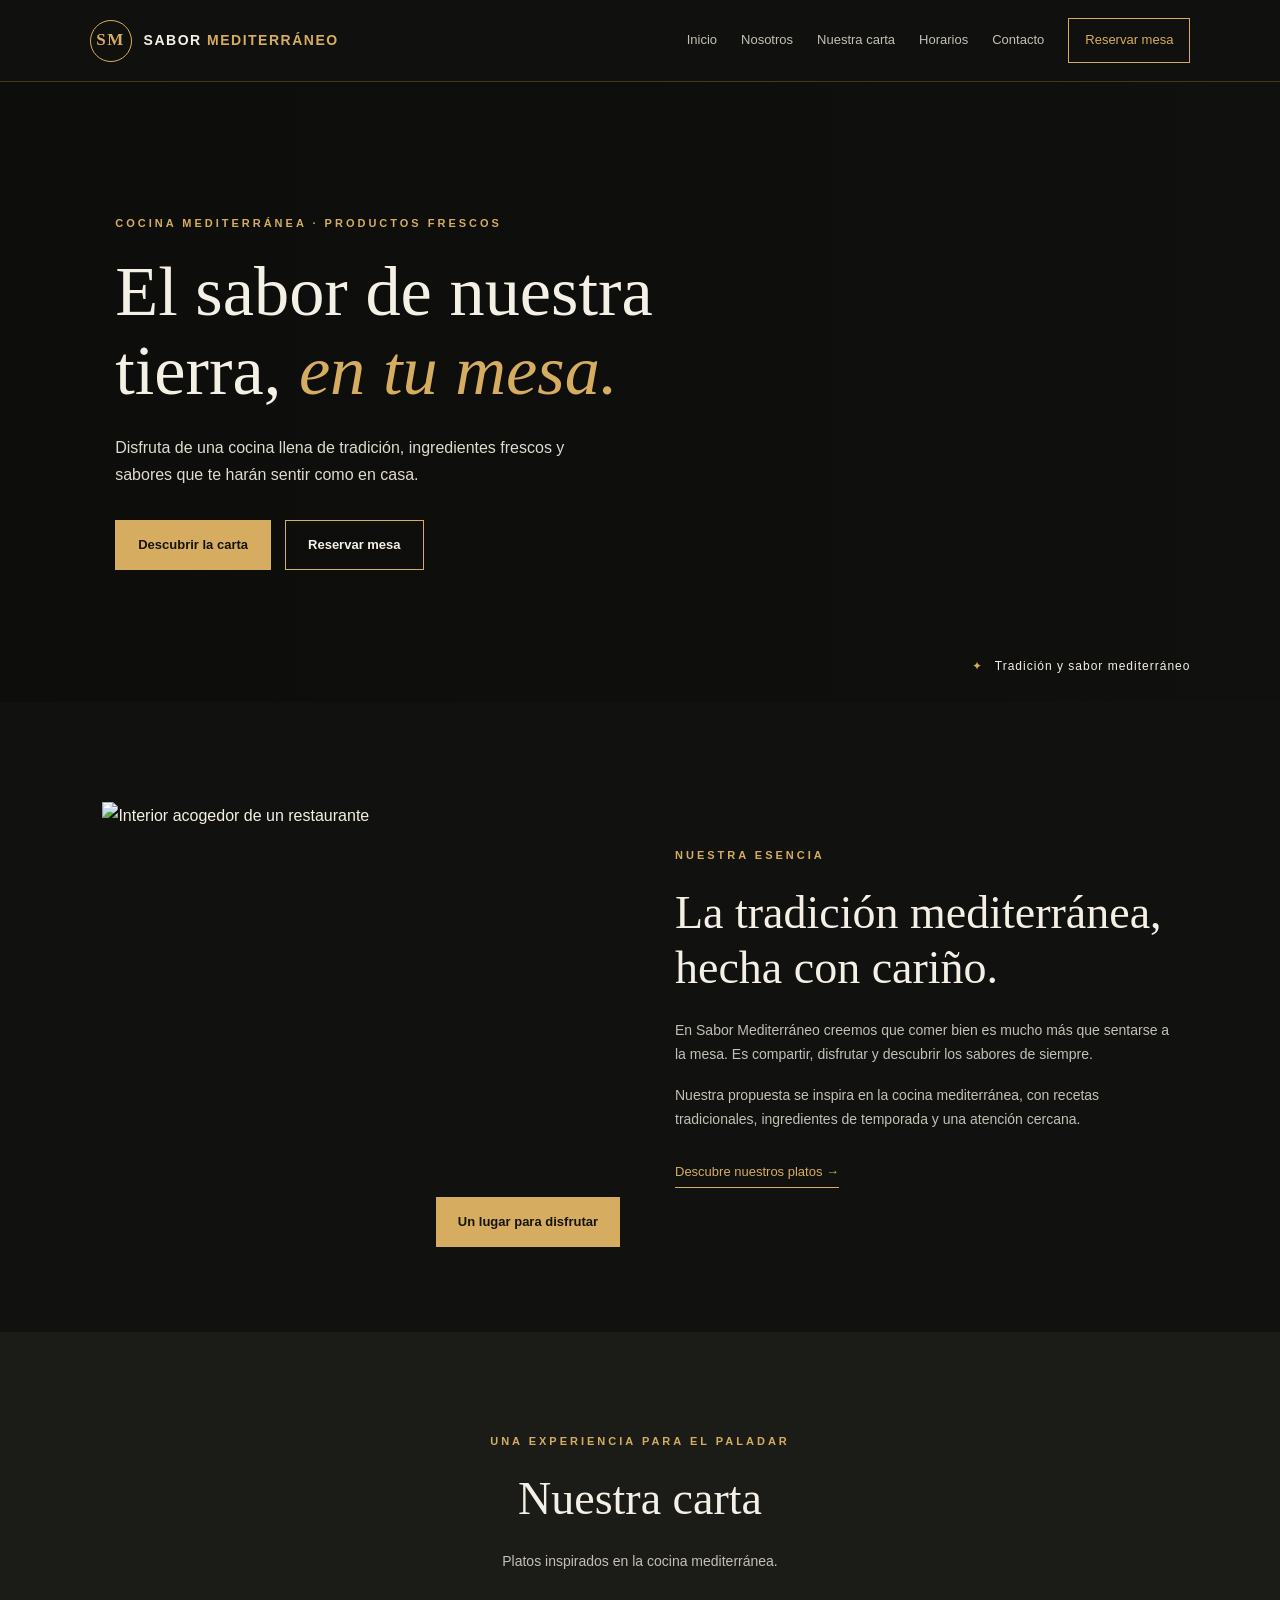
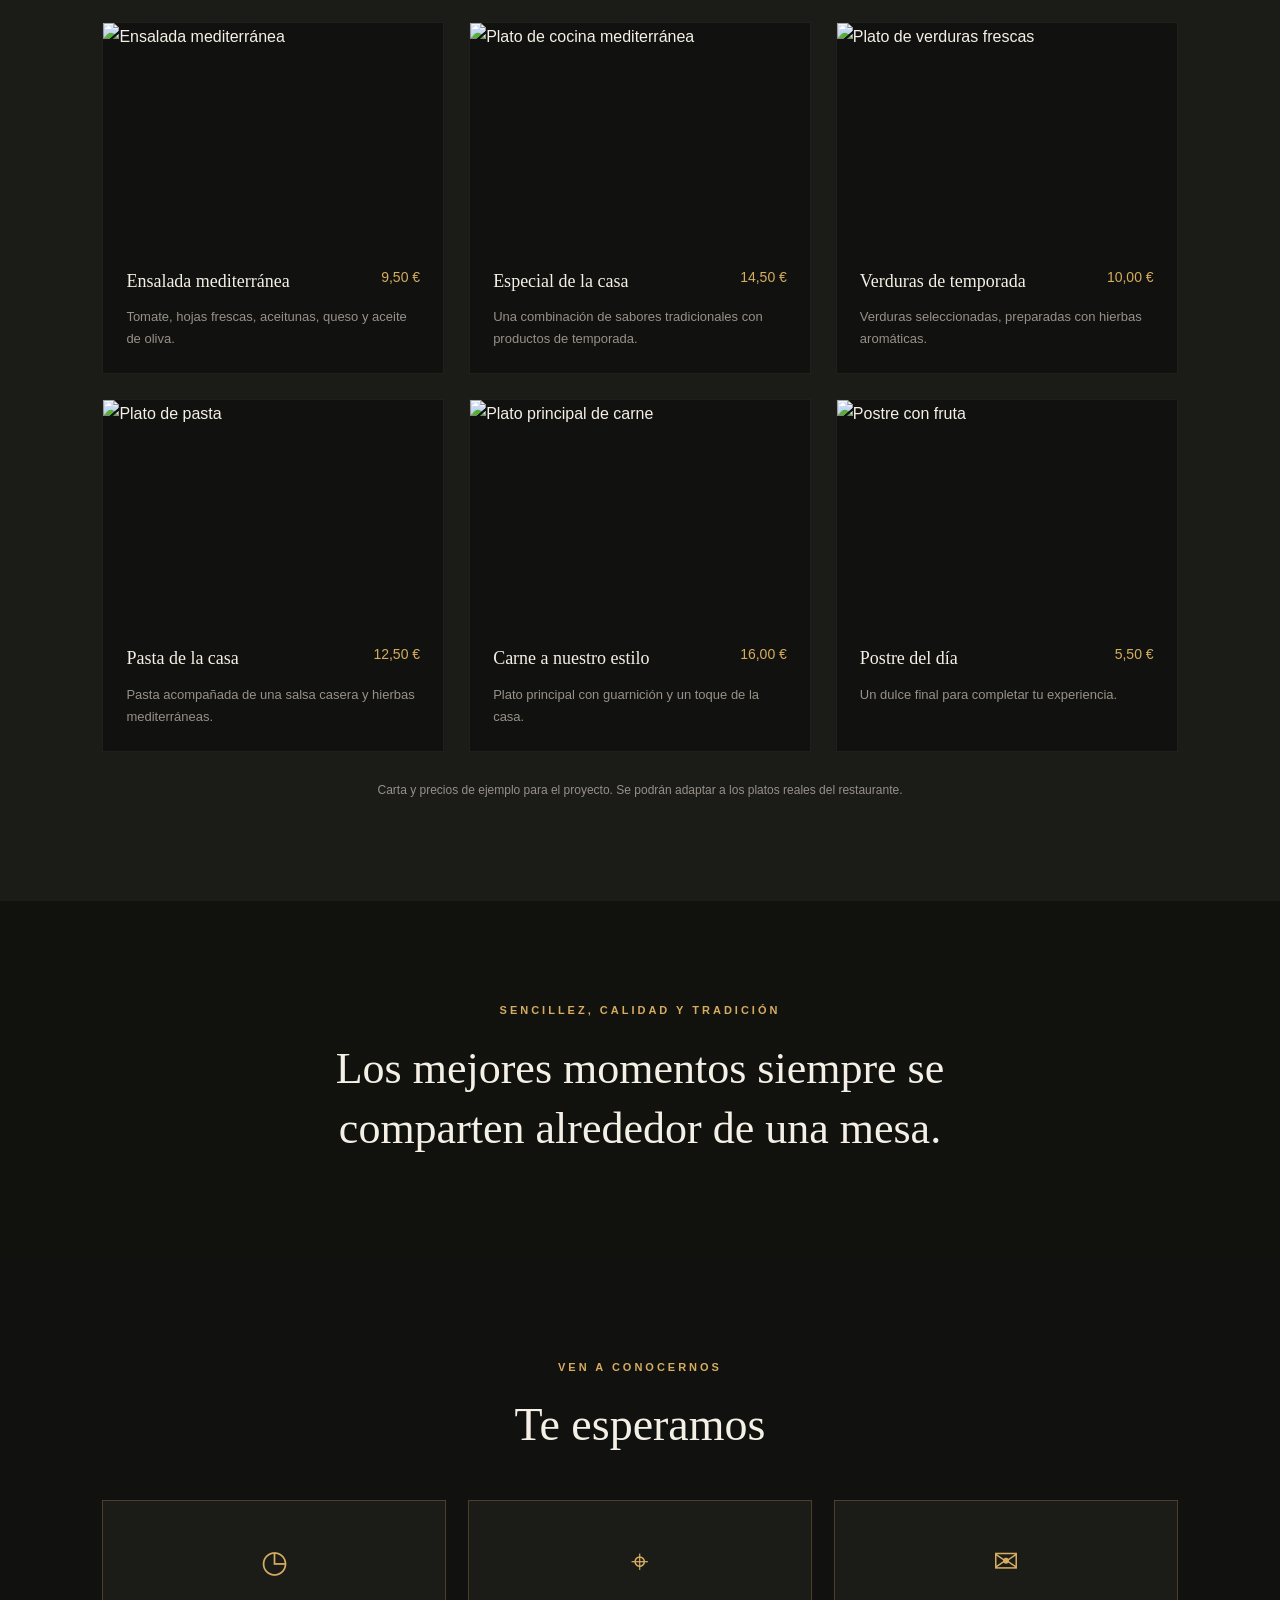
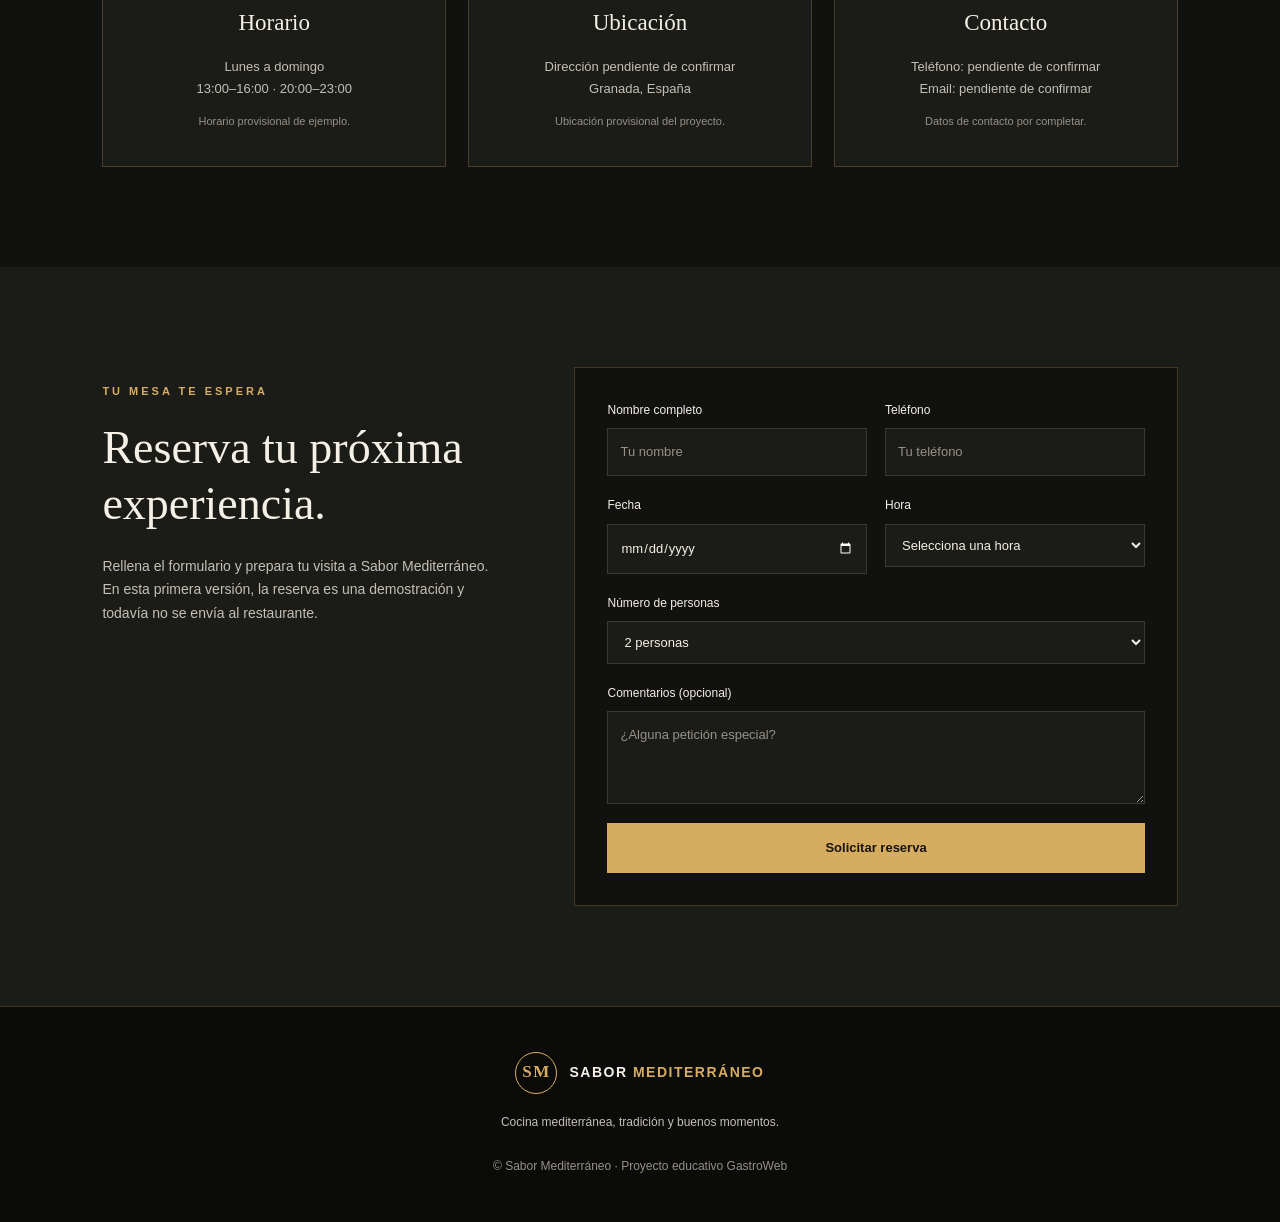
==== Index.html @ e3ae816b "Estructura Web" ====
<!DOCTYPE html>
<html lang="es">
<head>
    <meta charset="UTF-8">
    <meta name="viewport" content="width=device-width, initial-scale=1.0">
    <meta name="description" content="Descubre Sabor Mediterráneo, un restaurante de cocina mediterránea con productos frescos, platos tradicionales y un ambiente acogedor.">
    <title>Sabor Mediterráneo | Restaurante</title>
    <link rel="stylesheet" href="style.css">
    <script src="script.js" defer></script>
</head>
<body>

    <header class="header">
        <a href="#inicio" class="logo">
            <span class="logo-icon">SM</span>
            <span>SABOR <span class="gold">MEDITERRÁNEO</span></span>
        </a>

        <button class="menu-toggle" id="menu-toggle"
                aria-label="Abrir menú" aria-expanded="false">
            ☰
        </button>

        <nav class="nav" id="nav">
            <a href="#inicio">Inicio</a>
            <a href="#nosotros">Nosotros</a>
            <a href="#carta">Nuestra carta</a>
            <a href="#horarios">Horarios</a>
            <a href="#contacto">Contacto</a>
            <a href="#reservas" class="nav-button">Reservar mesa</a>
        </nav>
    </header>

    <main>
        <section class="hero" id="inicio">
            <div class="hero-content">
                <p class="eyebrow">COCINA MEDITERRÁNEA · PRODUCTOS FRESCOS</p>
                <h1>El sabor de nuestra tierra, <span>en tu mesa.</span></h1>
                <p class="hero-description">
                    Disfruta de una cocina llena de tradición, ingredientes
                    frescos y sabores que te harán sentir como en casa.
                </p>
                <div class="hero-buttons">
                    <a href="#carta" class="button button-gold">Descubrir la carta</a>
                    <a href="#reservas" class="button button-outline">Reservar mesa</a>
                </div>
            </div>
            <div class="hero-label">
                <span class="label-star">✦</span>
                Tradición y sabor mediterráneo
            </div>
        </section>

        <section class="intro section" id="nosotros">
            <div class="intro-image">
                <img
                    src="https://images.unsplash.com/photo-1517248135467-4c7edcad34c4?auto=format&fit=crop&w=1000&q=85"
                    alt="Interior acogedor de un restaurante"
                    loading="lazy">
                <div class="image-caption">Un lugar para disfrutar</div>
            </div>

            <div class="intro-content">
                <p class="eyebrow">NUESTRA ESENCIA</p>
                <h2>La tradición mediterránea, hecha con cariño.</h2>
                <p>
                    En Sabor Mediterráneo creemos que comer bien es mucho más
                    que sentarse a la mesa. Es compartir, disfrutar y descubrir
                    los sabores de siempre.
                </p>
                <p>
                    Nuestra propuesta se inspira en la cocina mediterránea,
                    con recetas tradicionales, ingredientes de temporada y
                    una atención cercana.
                </p>
                <a href="#carta" class="text-link">Descubre nuestros platos →</a>
            </div>
        </section>

        <section class="menu-section section" id="carta">
            <div class="section-heading">
                <p class="eyebrow">UNA EXPERIENCIA PARA EL PALADAR</p>
                <h2>Nuestra carta</h2>
                <p>Platos inspirados en la cocina mediterránea.</p>
            </div>

            <div class="menu-grid">
                <article class="dish-card">
                    <img
                        src="https://images.unsplash.com/photo-1512621776951-a57141f2eefd?auto=format&fit=crop&w=800&q=80"
                        alt="Ensalada mediterránea"
                        loading="lazy">
                    <div class="dish-info">
                        <div class="dish-title">
                            <h3>Ensalada mediterránea</h3>
                            <span>9,50 €</span>
                        </div>
                        <p>Tomate, hojas frescas, aceitunas, queso y aceite de oliva.</p>
                    </div>
                </article>

                <article class="dish-card">
                    <img
                        src="https://images.unsplash.com/photo-1476224203421-9ac39bcb3327?auto=format&fit=crop&w=800&q=80"
                        alt="Plato de cocina mediterránea"
                        loading="lazy">
                    <div class="dish-info">
                        <div class="dish-title">
                            <h3>Especial de la casa</h3>
                            <span>14,50 €</span>
                        </div>
                        <p>Una combinación de sabores tradicionales con productos de temporada.</p>
                    </div>
                </article>

                <article class="dish-card">
                    <img
                        src="https://images.unsplash.com/photo-1547592180-85f173990554?auto=format&fit=crop&w=800&q=80"
                        alt="Plato de verduras frescas"
                        loading="lazy">
                    <div class="dish-info">
                        <div class="dish-title">
                            <h3>Verduras de temporada</h3>
                            <span>10,00 €</span>
                        </div>
                        <p>Verduras seleccionadas, preparadas con hierbas aromáticas.</p>
                    </div>
                </article>

                <article class="dish-card">
                    <img
                        src="https://images.unsplash.com/photo-1551183053-bf91a1d81141?auto=format&fit=crop&w=800&q=80"
                        alt="Plato de pasta"
                        loading="lazy">
                    <div class="dish-info">
                        <div class="dish-title">
                            <h3>Pasta de la casa</h3>
                            <span>12,50 €</span>
                        </div>
                        <p>Pasta acompañada de una salsa casera y hierbas mediterráneas.</p>
                    </div>
                </article>

                <article class="dish-card">
                    <img
                        src="https://images.unsplash.com/photo-1544025162-d76694265947?auto=format&fit=crop&w=800&q=80"
                        alt="Plato principal de carne"
                        loading="lazy">
                    <div class="dish-info">
                        <div class="dish-title">
                            <h3>Carne a nuestro estilo</h3>
                            <span>16,00 €</span>
                        </div>
                        <p>Plato principal con guarnición y un toque de la casa.</p>
                    </div>
                </article>

                <article class="dish-card">
                    <img
                        src="https://images.unsplash.com/photo-1488477181946-6428a0291777?auto=format&fit=crop&w=800&q=80"
                        alt="Postre con fruta"
                        loading="lazy">
                    <div class="dish-info">
                        <div class="dish-title">
                            <h3>Postre del día</h3>
                            <span>5,50 €</span>
                        </div>
                        <p>Un dulce final para completar tu experiencia.</p>
                    </div>
                </article>
            </div>

            <p class="menu-note">
                Carta y precios de ejemplo para el proyecto. Se podrán adaptar
                a los platos reales del restaurante.
            </p>
        </section>

        <section class="quote-section">
            <p class="eyebrow">SENCILLEZ, CALIDAD Y TRADICIÓN</p>
            <h2>Los mejores momentos siempre se comparten alrededor de una mesa.</h2>
        </section>

        <section class="details section" id="horarios">
            <div class="section-heading">
                <p class="eyebrow">VEN A CONOCERNOS</p>
                <h2>Te esperamos</h2>
            </div>

            <div class="details-grid">
                <article class="detail-card">
                    <span class="detail-icon">◷</span>
                    <h3>Horario</h3>
                    <p>Lunes a domingo</p>
                    <p>13:00–16:00 · 20:00–23:00</p>
                    <small>Horario provisional de ejemplo.</small>
                </article>

                <article class="detail-card">
                    <span class="detail-icon">⌖</span>
                    <h3>Ubicación</h3>
                    <p>Dirección pendiente de confirmar</p>
                    <p>Granada, España</p>
                    <small>Ubicación provisional del proyecto.</small>
                </article>

                <article class="detail-card" id="contacto">
                    <span class="detail-icon">✉</span>
                    <h3>Contacto</h3>
                    <p>Teléfono: pendiente de confirmar</p>
                    <p>Email: pendiente de confirmar</p>
                    <small>Datos de contacto por completar.</small>
                </article>
            </div>
        </section>

        <section class="reservation-section section" id="reservas">
            <div class="reservation-text">
                <p class="eyebrow">TU MESA TE ESPERA</p>
                <h2>Reserva tu próxima experiencia.</h2>
                <p>
                    Rellena el formulario y prepara tu visita a Sabor
                    Mediterráneo. En esta primera versión, la reserva es
                    una demostración y todavía no se envía al restaurante.
                </p>
            </div>

            <form class="reservation-form" id="reservation-form">
                <div class="form-row">
                    <div class="form-group">
                        <label for="nombre">Nombre completo</label>
                        <input type="text" id="nombre" name="nombre"
                               placeholder="Tu nombre" required>
                    </div>
                    <div class="form-group">
                        <label for="telefono">Teléfono</label>
                        <input type="tel" id="telefono" name="telefono"
                               placeholder="Tu teléfono" required>
                    </div>
                </div>

                <div class="form-row">
                    <div class="form-group">
                        <label for="fecha">Fecha</label>
                        <input type="date" id="fecha" name="fecha" required>
                    </div>
                    <div class="form-group">
                        <label for="hora">Hora</label>
                        <select id="hora" name="hora" required>
                            <option value="">Selecciona una hora</option>
                            <option value="13:00">13:00</option>
                            <option value="13:30">13:30</option>
                            <option value="14:00">14:00</option>
                            <option value="14:30">14:30</option>
                            <option value="15:00">15:00</option>
                            <option value="20:00">20:00</option>
                            <option value="20:30">20:30</option>
                            <option value="21:00">21:00</option>
                            <option value="21:30">21:30</option>
                            <option value="22:00">22:00</option>
                        </select>
                    </div>
                </div>

                <div class="form-group">
                    <label for="personas">Número de personas</label>
                    <select id="personas" name="personas" required>
                        <option value="1">1 persona</option>
                        <option value="2" selected>2 personas</option>
                        <option value="3">3 personas</option>
                        <option value="4">4 personas</option>
                        <option value="5">5 personas</option>
                        <option value="6">6 personas</option>
                        <option value="7">7 personas</option>
                        <option value="8">8 personas</option>
                    </select>
                </div>

                <div class="form-group">
                    <label for="comentarios">Comentarios (opcional)</label>
                    <textarea id="comentarios" name="comentarios"
                              rows="3" placeholder="¿Alguna petición especial?"></textarea>
                </div>

                <button type="submit" class="button button-gold form-button">
                    Solicitar reserva
                </button>

                <p id="form-message" class="form-message" role="status"></p>
            </form>
        </section>
    </main>

    <footer class="footer">
        <a href="#inicio" class="logo footer-logo">
            <span class="logo-icon">SM</span>
            <span>SABOR <span class="gold">MEDITERRÁNEO</span></span>
        </a>
        <p>Cocina mediterránea, tradición y buenos momentos.</p>
        <p class="footer-copy">
            © <span id="year"></span> Sabor Mediterráneo · Proyecto educativo GastroWeb
        </p>
    </footer>

</body>
</html>
---- style.css ----
/* CONFIGURACIÓN GENERAL */

:root {
    --background: #11110f;
    --surface: #1b1b18;
    --surface-light: #24231f;
    --gold: #d6ad60;
    --gold-light: #f0d49a;
    --cream: #f5f0e6;
    --text: #c5c0b6;
    --muted: #979188;
    --border: rgba(214, 173, 96, 0.25);
}

* {
    margin: 0;
    padding: 0;
    box-sizing: border-box;
}

html {
    scroll-behavior: smooth;
    scroll-padding-top: 90px;
}

body {
    font-family: Arial, Helvetica, sans-serif;
    background: var(--background);
    color: var(--cream);
    line-height: 1.7;
}

a {
    color: inherit;
    text-decoration: none;
}

img {
    display: block;
    width: 100%;
    object-fit: cover;
}

button,
input,
select,
textarea {
    font: inherit;
}

button,
a {
    -webkit-tap-highlight-color: transparent;
}

section {
    scroll-margin-top: 85px;
}

/* CABECERA Y NAVEGACIÓN */

.header {
    min-height: 82px;
    padding: 16px 7%;
    display: flex;
    align-items: center;
    justify-content: space-between;
    gap: 24px;
    background: rgba(17, 17, 15, 0.97);
    border-bottom: 1px solid var(--border);
    position: sticky;
    top: 0;
    z-index: 100;
}

.logo {
    display: flex;
    align-items: center;
    gap: 12px;
    font-size: 14px;
    font-weight: 700;
    letter-spacing: 1.5px;
    white-space: nowrap;
}

.logo-icon {
    width: 42px;
    height: 42px;
    border: 1px solid var(--gold);
    border-radius: 50%;
    color: var(--gold);
    display: grid;
    place-items: center;
    font-family: Georgia, serif;
    font-size: 17px;
}

.gold {
    color: var(--gold);
}

.nav {
    display: flex;
    align-items: center;
    gap: 24px;
}

.nav a {
    font-size: 13px;
    color: var(--text);
    transition: color 0.2s;
}

.nav a:hover,
.nav a:focus-visible {
    color: var(--gold);
}

.nav .nav-button {
    border: 1px solid var(--gold);
    padding: 10px 16px;
    color: var(--gold);
}

.nav .nav-button:hover {
    background: var(--gold);
    color: var(--background);
}

.menu-toggle {
    display: none;
    background: transparent;
    color: var(--gold);
    border: 1px solid var(--border);
    border-radius: 4px;
    padding: 7px 12px;
    cursor: pointer;
    font-size: 22px;
}

/* PORTADA PRINCIPAL */

.hero {
    min-height: 620px;
    padding: 100px 9%;
    display: flex;
    align-items: center;
    position: relative;
    background:
        linear-gradient(90deg, rgba(13, 13, 11, 0.96) 0%,
        rgba(13, 13, 11, 0.78) 48%,
        rgba(13, 13, 11, 0.30) 100%),
        url("https://images.unsplash.com/photo-1414235077428-338989a2e8c0?auto=format&fit=crop&w=2000&q=90")
        center 55% / cover no-repeat;
}

.hero-content {
    max-width: 690px;
}

.eyebrow {
    color: var(--gold);
    font-size: 11px;
    font-weight: 700;
    letter-spacing: 3px;
    margin-bottom: 20px;
}

.hero h1 {
    font-family: Georgia, "Times New Roman", serif;
    font-size: clamp(42px, 5.5vw, 72px);
    font-weight: 400;
    line-height: 1.12;
    margin-bottom: 24px;
    max-width: 680px;
}

.hero h1 span {
    color: var(--gold);
    font-style: italic;
}

.hero-description {
    color: #e0dbd1;
    font-size: 16px;
    max-width: 510px;
    margin-bottom: 32px;
}

.hero-buttons {
    display: flex;
    gap: 14px;
    flex-wrap: wrap;
}

.button {
    display: inline-flex;
    justify-content: center;
    align-items: center;
    border: 1px solid var(--gold);
    padding: 13px 22px;
    cursor: pointer;
    font-size: 13px;
    font-weight: 700;
    transition: 0.2s ease;
}

.button-gold {
    background: var(--gold);
    color: #17140e;
}

.button-gold:hover {
    background: var(--gold-light);
    border-color: var(--gold-light);
}

.button-outline {
    background: transparent;
    color: var(--cream);
}

.button-outline:hover {
    background: rgba(255, 255, 255, 0.08);
}

.hero-label {
    position: absolute;
    bottom: 26px;
    right: 7%;
    color: var(--cream);
    font-size: 12px;
    letter-spacing: 1px;
}

.label-star {
    color: var(--gold);
    margin-right: 8px;
}

/* SECCIONES */

.section {
    padding: 100px 8%;
}

.intro {
    display: grid;
    grid-template-columns: 1fr 1fr;
    align-items: center;
    gap: 70px;
}

.intro-image {
    position: relative;
}

.intro-image img {
    height: 430px;
}

.image-caption {
    position: absolute;
    bottom: -15px;
    right: -15px;
    background: var(--gold);
    color: #17140e;
    padding: 14px 22px;
    font-size: 13px;
    font-weight: 700;
}

.intro-content h2,
.section-heading h2,
.reservation-text h2 {
    font-family: Georgia, "Times New Roman", serif;
    font-weight: 400;
    font-size: clamp(32px, 4vw, 46px);
    line-height: 1.2;
    margin-bottom: 24px;
}

.intro-content p:not(.eyebrow) {
    color: var(--text);
    font-size: 14px;
    margin-bottom: 17px;
}

.text-link {
    display: inline-block;
    color: var(--gold);
    margin-top: 12px;
    font-size: 13px;
    border-bottom: 1px solid var(--gold);
    padding-bottom: 4px;
}

/* CARTA Y PLATOS */

.menu-section {
    background: var(--surface);
}

.section-heading {
    text-align: center;
    margin-bottom: 48px;
}

.section-heading > p:last-child {
    color: var(--text);
    font-size: 14px;
}

.menu-grid {
    display: grid;
    grid-template-columns: repeat(3, minmax(0, 1fr));
    gap: 25px;
}

.dish-card {
    background: var(--background);
    border: 1px solid rgba(255, 255, 255, 0.06);
    transition: transform 0.25s, border-color 0.25s;
    overflow: hidden;
}

.dish-card:hover {
    transform: translateY(-5px);
    border-color: var(--border);
}

.dish-card img {
    height: 220px;
    transition: transform 0.3s;
}

.dish-card:hover img {
    transform: scale(1.035);
}

.dish-info {
    padding: 23px;
}

.dish-title {
    display: flex;
    align-items: flex-start;
    justify-content: space-between;
    gap: 12px;
    margin-bottom: 10px;
}

.dish-title h3 {
    font-family: Georgia, "Times New Roman", serif;
    font-size: 18px;
    font-weight: 400;
}

.dish-title span {
    color: var(--gold);
    font-size: 14px;
    white-space: nowrap;
}

.dish-info p {
    color: var(--muted);
    font-size: 13px;
}

.menu-note {
    color: var(--muted);
    text-align: center;
    margin-top: 28px;
    font-size: 12px;
}

/* FRASE DESTACADA */

.quote-section {
    padding: 100px 10%;
    text-align: center;
    background:
        linear-gradient(rgba(17, 17, 15, 0.91), rgba(17, 17, 15, 0.91)),
        url("https://images.unsplash.com/photo-1498837167922-ddd27525d352?auto=format&fit=crop&w=1600&q=80")
        center / cover no-repeat;
}

.quote-section h2 {
    font-family: Georgia, "Times New Roman", serif;
    font-weight: 400;
    font-size: clamp(29px, 4vw, 44px);
    max-width: 800px;
    line-height: 1.35;
    margin: 0 auto;
}

/* HORARIOS, UBICACIÓN Y CONTACTO */

.details-grid {
    display: grid;
    grid-template-columns: repeat(3, minmax(0, 1fr));
    gap: 22px;
}

.detail-card {
    text-align: center;
    background: var(--surface);
    border: 1px solid var(--border);
    padding: 35px 20px;
}

.detail-icon {
    color: var(--gold);
    font-size: 31px;
    display: block;
    margin-bottom: 14px;
}

.detail-card h3 {
    font-family: Georgia, "Times New Roman", serif;
    font-size: 23px;
    font-weight: 400;
    margin-bottom: 14px;
}

.detail-card p {
    color: var(--text);
    font-size: 13px;
    overflow-wrap: anywhere;
}

.detail-card small {
    display: block;
    margin-top: 12px;
    color: var(--muted);
    font-size: 11px;
}

/* FORMULARIO DE RESERVAS */

.reservation-section {
    display: grid;
    grid-template-columns: 0.8fr 1.2fr;
    gap: 70px;
    background: var(--surface);
    align-items: start;
}

.reservation-text {
    padding-top: 15px;
}

.reservation-text p:not(.eyebrow) {
    color: var(--text);
    font-size: 14px;
}

.reservation-form {
    padding: 32px;
    background: var(--background);
    border: 1px solid var(--border);
}

.form-row {
    display: grid;
    grid-template-columns: 1fr 1fr;
    gap: 18px;
}

.form-group {
    display: flex;
    flex-direction: column;
    gap: 8px;
    margin-bottom: 19px;
}

.form-group label {
    color: var(--cream);
    font-size: 12px;
}

.form-group input,
.form-group select,
.form-group textarea {
    width: 100%;
    background: var(--surface);
    color: var(--cream);
    border: 1px solid #3b3932;
    border-radius: 0;
    padding: 12px;
    outline: none;
    font-size: 13px;
}

.form-group input:focus,
.form-group select:focus,
.form-group textarea:focus {
    border-color: var(--gold);
}

.form-group input::placeholder,
.form-group textarea::placeholder {
    color: var(--muted);
}

.form-group input[type="date"] {
    color-scheme: dark;
}

.form-group textarea {
    resize: vertical;
}

.form-button {
    width: 100%;
}

.form-message {
    font-size: 13px;
    margin-top: 16px;
    color: var(--gold-light);
}

.form-message:empty {
    display: none;
}

/* PIE DE PÁGINA */

.footer {
    padding: 45px 7%;
    text-align: center;
    border-top: 1px solid var(--border);
    background: #0b0b0a;
}

.footer-logo {
    justify-content: center;
    margin-bottom: 18px;
}

.footer > p {
    color: var(--text);
    font-size: 12px;
    margin-top: 8px;
}

.footer .footer-copy {
    color: var(--muted);
    margin-top: 24px;
}

/* TABLETS */

@media (max-width: 1050px) {
    .header {
        padding-left: 4%;
        padding-right: 4%;
    }

    .nav {
        gap: 13px;
    }

    .nav a {
        font-size: 12px;
    }

    .section {
        padding: 75px 5%;
    }

    .intro {
        gap: 40px;
    }

    .reservation-section {
        gap: 35px;
    }
}

/* MÓVILES */

@media (max-width: 780px) {
    .header {
        min-height: 72px;
        padding: 12px 5%;
        flex-wrap: wrap;
    }

    .logo {
        font-size: 11px;
        gap: 8px;
    }

    .logo-icon {
        width: 36px;
        height: 36px;
        font-size: 14px;
    }

    .menu-toggle {
        display: block;
    }

    .nav {
        display: none;
        flex-direction: column;
        align-items: stretch;
        width: 100%;
        gap: 0;
        padding-top: 10px;
    }

    .nav.open {
        display: flex;
    }

    .nav a {
        display: block;
        padding: 12px 5px;
        font-size: 14px;
        border-bottom: 1px solid rgba(255, 255, 255, 0.06);
    }

    .nav .nav-button {
        text-align: center;
        margin-top: 10px;
    }

    .hero {
        min-height: 580px;
        padding: 80px 7%;
        background-position: 58% center;
    }

    .hero h1 {
        font-size: 44px;
    }

    .hero-description {
        font-size: 14px;
    }

    .hero-label {
        right: 7%;
        bottom: 18px;
        font-size: 10px;
    }

    .section {
        padding: 65px 6%;
    }

    .intro {
        grid-template-columns: 1fr;
        gap: 45px;
    }

    .intro-image img {
        height: 320px;
    }

    .image-caption {
        right: -5px;
    }

    .menu-grid {
        grid-template-columns: repeat(2, minmax(0, 1fr));
        gap: 15px;
    }

    .dish-card img {
        height: 175px;
    }

    .dish-info {
        padding: 15px;
    }

    .dish-title {
        flex-direction: column;
        gap: 4px;
    }

    .dish-title h3 {
        font-size: 16px;
    }

    .details-grid {
        grid-template-columns: 1fr;
    }

    .reservation-section {
        grid-template-columns: 1fr;
        gap: 35px;
    }

    .quote-section {
        padding: 75px 7%;
    }
}

@media (max-width: 480px) {
    .hero {
        min-height: 560px;
        padding: 65px 6%;
    }

    .hero h1 {
        font-size: 38px;
    }

    .eyebrow {
        font-size: 10px;
        letter-spacing: 2px;
    }

    .hero-buttons {
        flex-direction: column;
        align-items: stretch;
    }

    .button {
        width: 100%;
    }

    .menu-grid {
        grid-template-columns: 1fr;
    }

    .dish-card img {
        height: 230px;
    }

    .dish-title {
        flex-direction: row;
    }

    .form-row {
        grid-template-columns: 1fr;
        gap: 0;
    }

    .reservation-form {
        padding: 22px 17px;
    }

    .intro-image img {
        height: 260px;
    }

    .footer {
        padding: 35px 5%;
    }
}

/* ACCESIBILIDAD: RESPETO AL MOVIMIENTO REDUCIDO */

@media (prefers-reduced-motion: reduce) {
    html {
        scroll-behavior: auto;
    }

    *,
    *::before,
    *::after {
        animation-duration: 0.01ms !important;
        transition-duration: 0.01ms !important;
    }
}
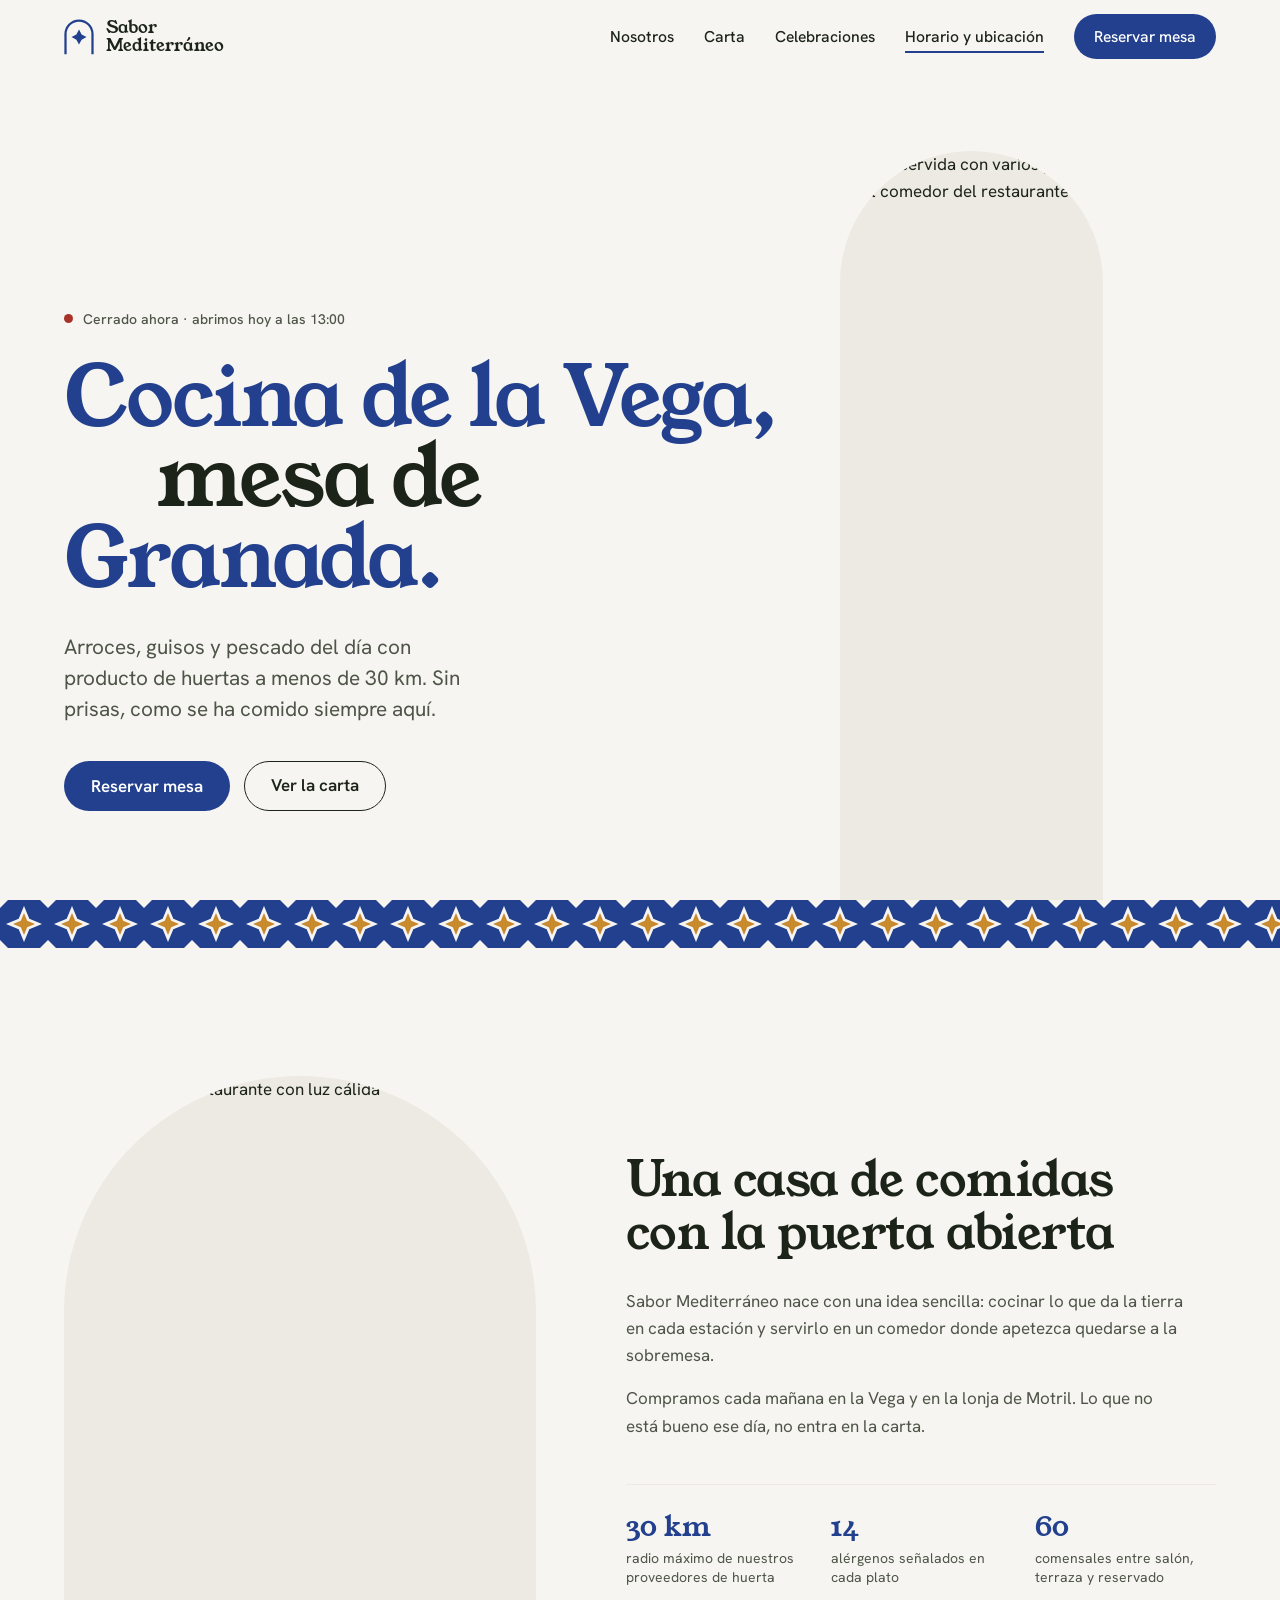
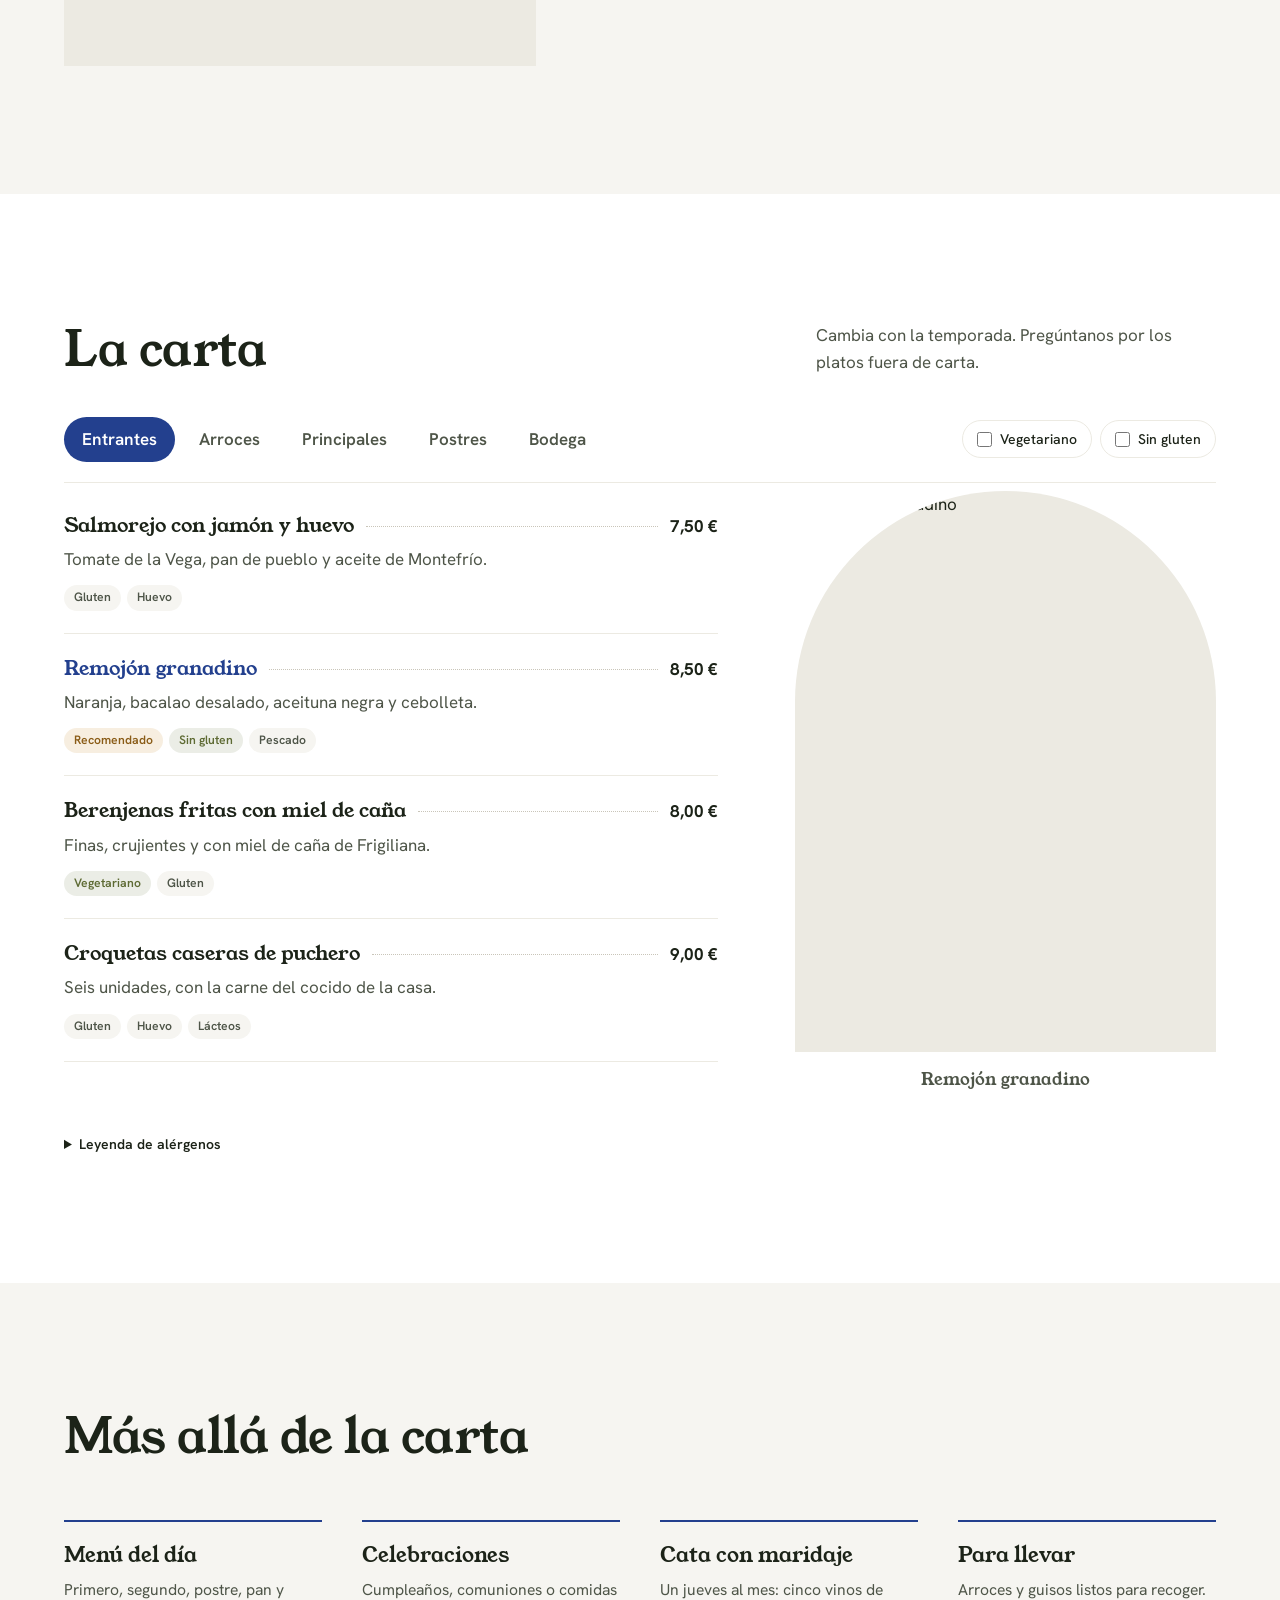
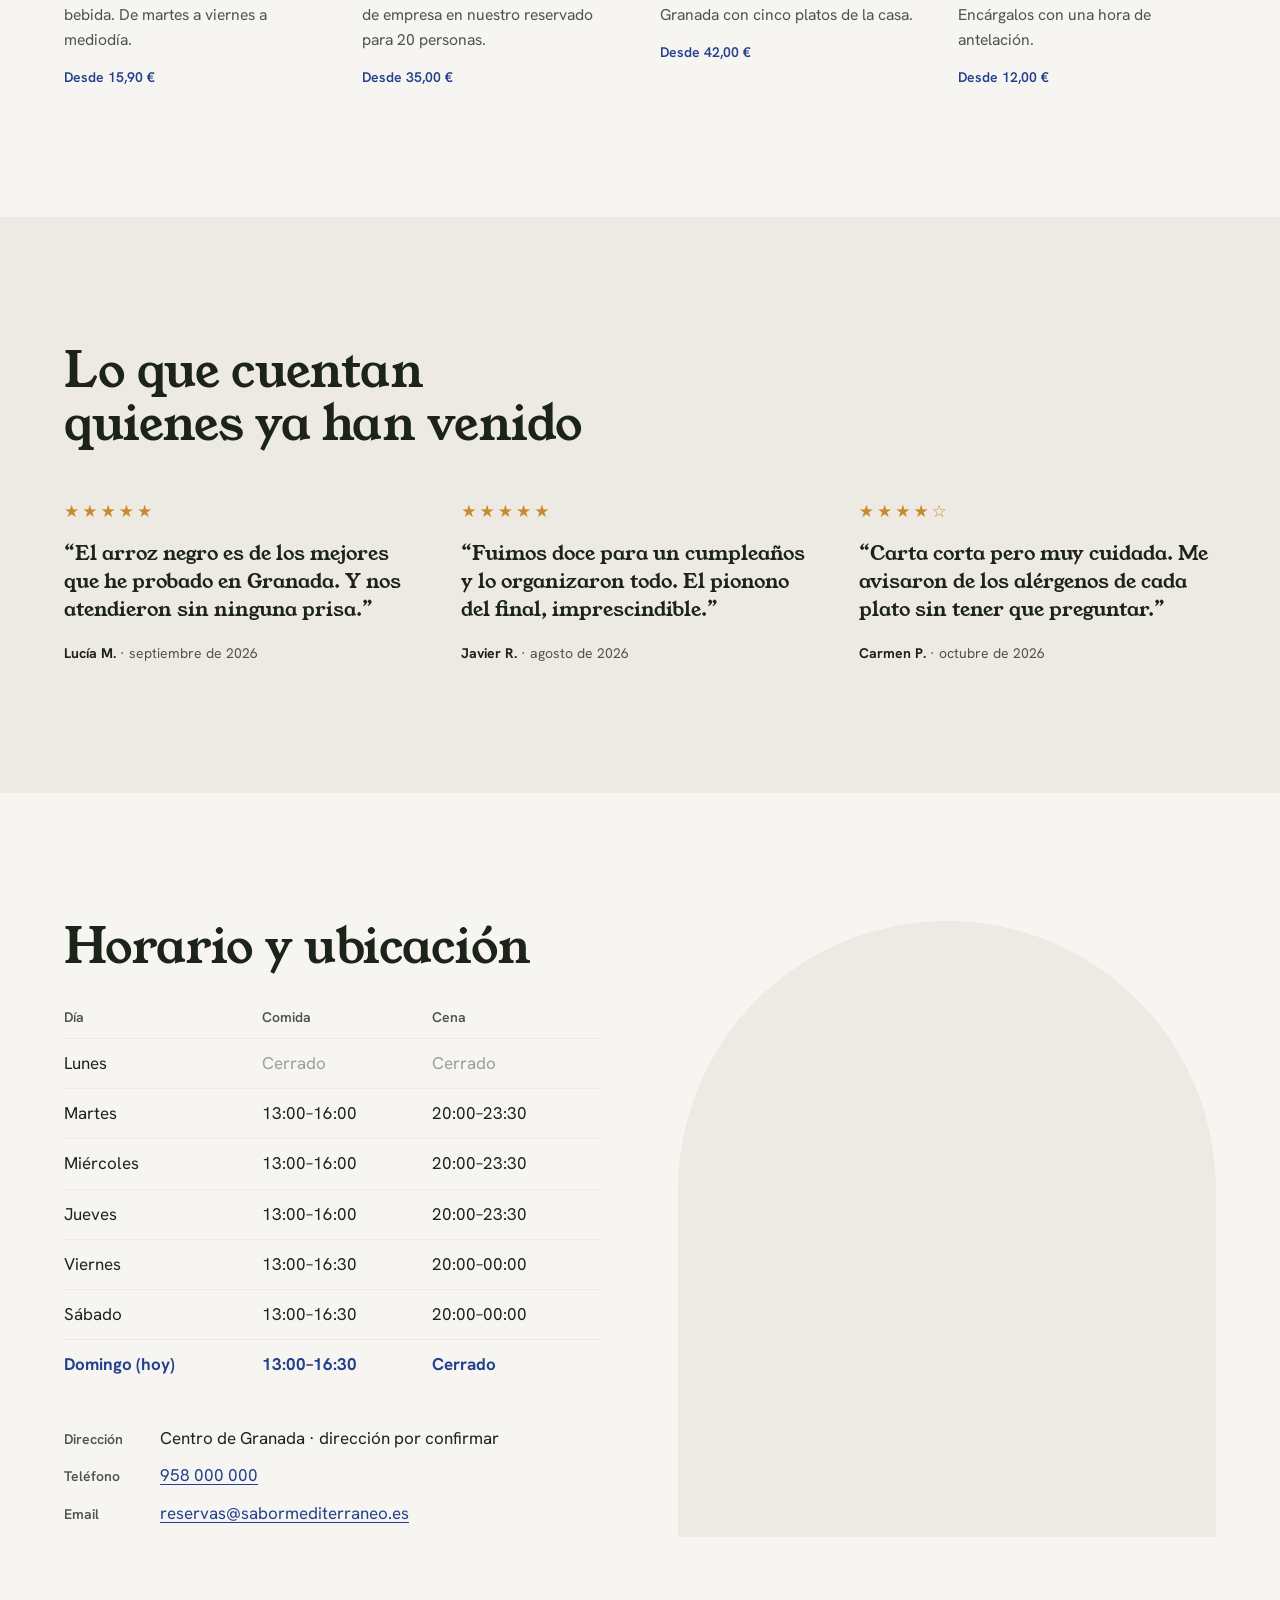
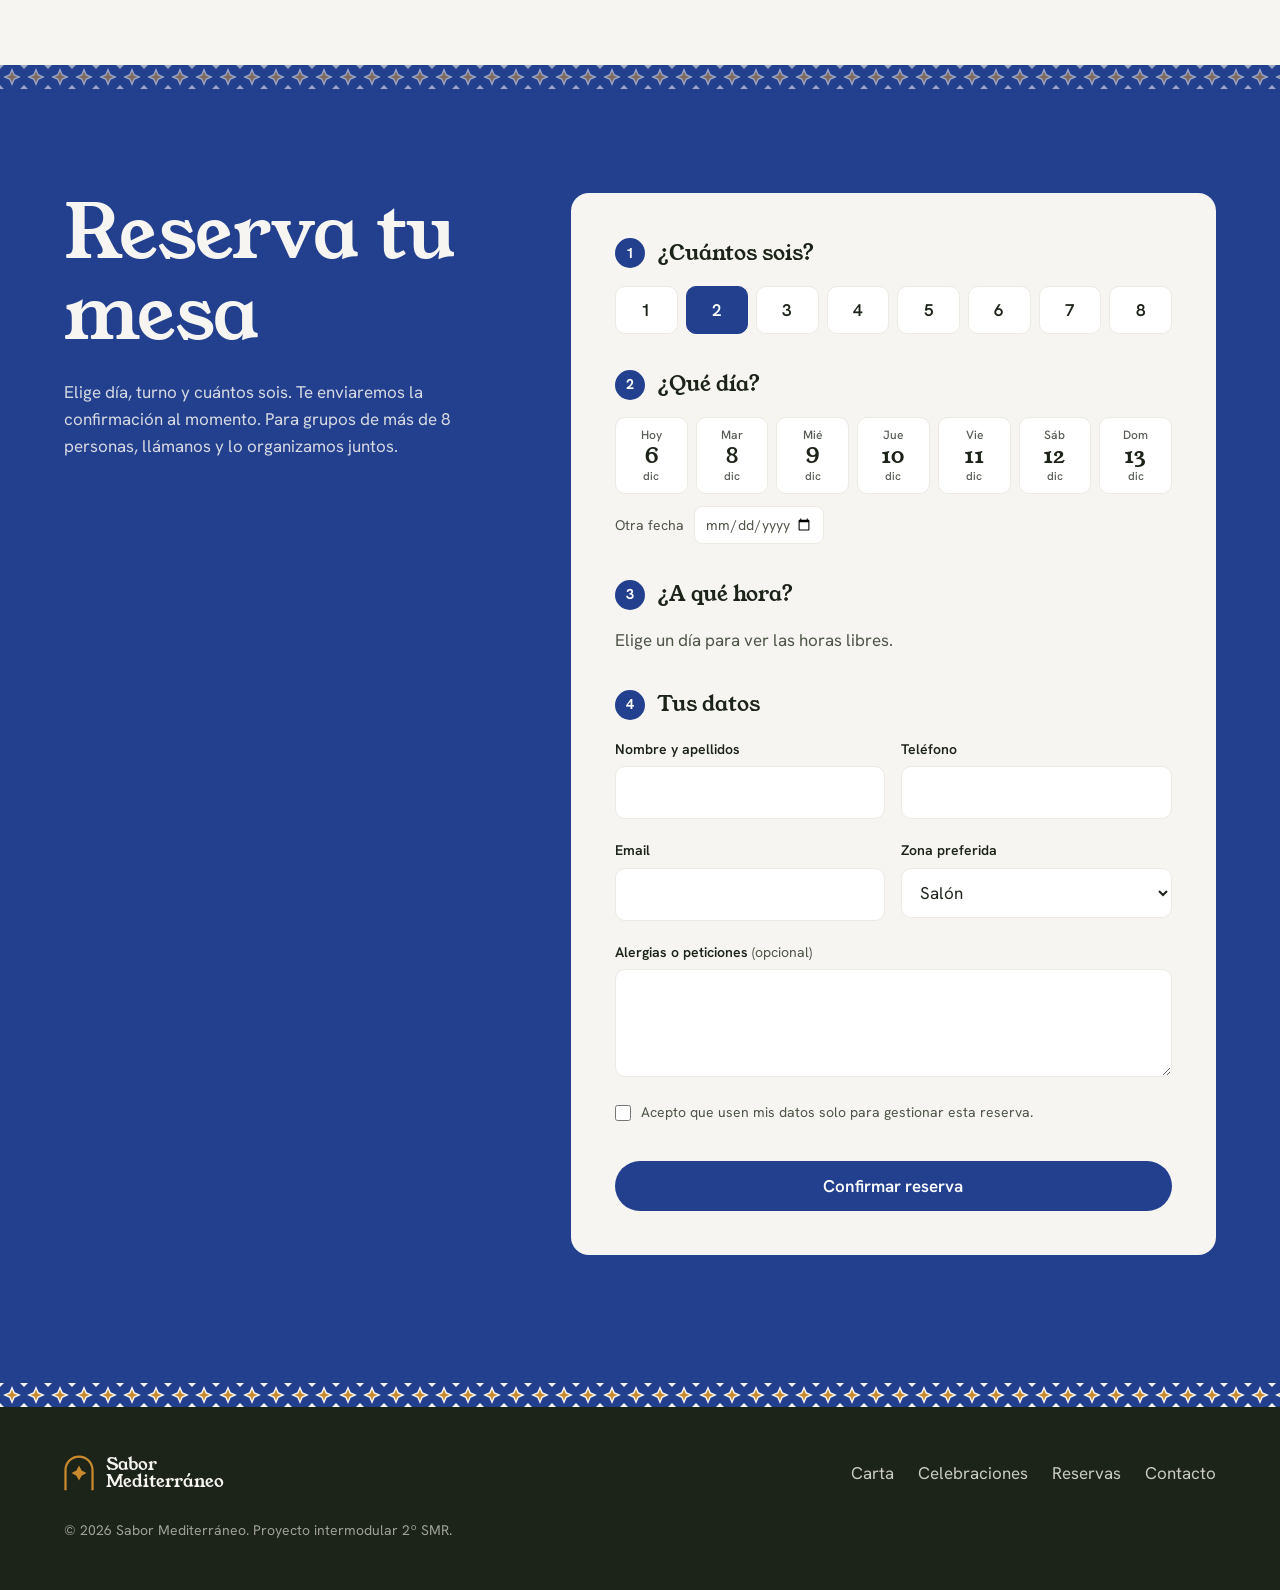
==== commit 8b8ae6cb: "Estructura mejorada + Base de datos Creada" ====
--- a/Index.html
+++ b/Index.html
@@ -1,306 +1,280 @@
-
 <!DOCTYPE html>
 <html lang="es">
 <head>
     <meta charset="UTF-8">
     <meta name="viewport" content="width=device-width, initial-scale=1.0">
-    <meta name="description" content="Descubre Sabor Mediterráneo, un restaurante de cocina mediterránea con productos frescos, platos tradicionales y un ambiente acogedor.">
-    <title>Sabor Mediterráneo | Restaurante</title>
+    <meta name="description" content="Sabor Mediterráneo, cocina mediterránea con producto de la Vega de Granada. Consulta la carta, los horarios y reserva tu mesa online.">
+    <meta name="theme-color" content="#23408E">
+    <title>Sabor Mediterráneo | Restaurante en Granada</title>
+
+    <link rel="preconnect" href="https://fonts.googleapis.com">
+    <link rel="preconnect" href="https://fonts.gstatic.com" crossorigin>
+    <link href="https://fonts.googleapis.com/css2?family=Young+Serif&family=Hanken+Grotesk:ital,wght@0,400;0,500;0,600;0,700;1,400&display=swap" rel="stylesheet">
+
     <link rel="stylesheet" href="style.css">
-    <script src="script.js" defer></script>
+    <script src="javascript.js" defer></script>
 </head>
 <body>
 
-    <header class="header">
-        <a href="#inicio" class="logo">
-            <span class="logo-icon">SM</span>
-            <span>SABOR <span class="gold">MEDITERRÁNEO</span></span>
+    <a class="skip-link" href="#contenido">Saltar al contenido</a>
+
+    <!-- ============ CABECERA ============ -->
+    <header class="header" id="header">
+        <a href="#inicio" class="logo" aria-label="Sabor Mediterráneo, ir al inicio">
+            <svg class="logo-mark" viewBox="0 0 40 48" aria-hidden="true">
+                <path d="M2 47V20C2 10 10 2 20 2s18 8 18 18v27" fill="none" stroke="currentColor" stroke-width="3"/>
+                <path d="M20 14l3.5 6.5L30 24l-6.5 3.5L20 34l-3.5-6.5L10 24l6.5-3.5z" fill="currentColor"/>
+            </svg>
+            <span class="logo-text">Sabor<br>Mediterráneo</span>
         </a>
 
-        <button class="menu-toggle" id="menu-toggle"
-                aria-label="Abrir menú" aria-expanded="false">
-            ☰
+        <button class="menu-toggle" id="menu-toggle" aria-label="Abrir menú" aria-expanded="false" aria-controls="nav">
+            <span></span><span></span>
         </button>
 
-        <nav class="nav" id="nav">
-            <a href="#inicio">Inicio</a>
+        <nav class="nav" id="nav" aria-label="Principal">
             <a href="#nosotros">Nosotros</a>
-            <a href="#carta">Nuestra carta</a>
-            <a href="#horarios">Horarios</a>
-            <a href="#contacto">Contacto</a>
-            <a href="#reservas" class="nav-button">Reservar mesa</a>
+            <a href="#carta">Carta</a>
+            <a href="#servicios">Celebraciones</a>
+            <a href="#visitanos">Horario y ubicación</a>
+            <a href="#reservas" class="nav-cta">Reservar mesa</a>
         </nav>
     </header>
 
-    <main>
+    <main id="contenido">
+
+        <!-- ============ HERO ============ -->
         <section class="hero" id="inicio">
-            <div class="hero-content">
-                <p class="eyebrow">COCINA MEDITERRÁNEA · PRODUCTOS FRESCOS</p>
-                <h1>El sabor de nuestra tierra, <span>en tu mesa.</span></h1>
-                <p class="hero-description">
-                    Disfruta de una cocina llena de tradición, ingredientes
-                    frescos y sabores que te harán sentir como en casa.
-                </p>
-                <div class="hero-buttons">
-                    <a href="#carta" class="button button-gold">Descubrir la carta</a>
-                    <a href="#reservas" class="button button-outline">Reservar mesa</a>
-                </div>
-            </div>
-            <div class="hero-label">
-                <span class="label-star">✦</span>
-                Tradición y sabor mediterráneo
-            </div>
-        </section>
-
-        <section class="intro section" id="nosotros">
-            <div class="intro-image">
-                <img
-                    src="https://images.unsplash.com/photo-1517248135467-4c7edcad34c4?auto=format&fit=crop&w=1000&q=85"
-                    alt="Interior acogedor de un restaurante"
-                    loading="lazy">
-                <div class="image-caption">Un lugar para disfrutar</div>
-            </div>
-
-            <div class="intro-content">
-                <p class="eyebrow">NUESTRA ESENCIA</p>
-                <h2>La tradición mediterránea, hecha con cariño.</h2>
+            <div class="hero-text">
+                <p class="open-status" id="open-status" aria-live="polite">
+                    <span class="dot"></span><span class="open-status-text">Consultando horario…</span>
+                </p>
+                <h1 class="hero-title">
+                    <span class="line">Cocina de la Vega,</span>
+                    <span class="line">mesa de</span>
+                    <span class="line">Granada.</span>
+                </h1>
+                <p class="hero-lead">
+                    Arroces, guisos y pescado del día con producto de huertas
+                    a menos de 30 km. Sin prisas, como se ha comido siempre aquí.
+                </p>
+                <div class="hero-actions">
+                    <a href="#reservas" class="btn btn-primary">Reservar mesa</a>
+                    <a href="#carta" class="btn btn-ghost">Ver la carta</a>
+                </div>
+            </div>
+
+            <figure class="hero-arch">
+                <img src="https://images.unsplash.com/photo-1414235077428-338989a2e8c0?auto=format&fit=crop&w=1100&q=80"
+                     alt="Mesa servida con varios platos en el comedor del restaurante">
+            </figure>
+        </section>
+
+        <div class="tile-band" aria-hidden="true"></div>
+
+        <!-- ============ NOSOTROS ============ -->
+        <section class="about section" id="nosotros">
+            <figure class="about-arch">
+                <img src="https://images.unsplash.com/photo-1517248135467-4c7edcad34c4?auto=format&fit=crop&w=900&q=80"
+                     alt="Comedor del restaurante con luz cálida" loading="lazy">
+            </figure>
+
+            <div class="about-text">
+                <h2>Una casa de comidas con la puerta abierta</h2>
                 <p>
-                    En Sabor Mediterráneo creemos que comer bien es mucho más
-                    que sentarse a la mesa. Es compartir, disfrutar y descubrir
-                    los sabores de siempre.
+                    Sabor Mediterráneo nace con una idea sencilla: cocinar lo que
+                    da la tierra en cada estación y servirlo en un comedor donde
+                    apetezca quedarse a la sobremesa.
                 </p>
                 <p>
-                    Nuestra propuesta se inspira en la cocina mediterránea,
-                    con recetas tradicionales, ingredientes de temporada y
-                    una atención cercana.
-                </p>
-                <a href="#carta" class="text-link">Descubre nuestros platos →</a>
-            </div>
-        </section>
-
-        <section class="menu-section section" id="carta">
-            <div class="section-heading">
-                <p class="eyebrow">UNA EXPERIENCIA PARA EL PALADAR</p>
-                <h2>Nuestra carta</h2>
-                <p>Platos inspirados en la cocina mediterránea.</p>
-            </div>
-
-            <div class="menu-grid">
-                <article class="dish-card">
-                    <img
-                        src="https://images.unsplash.com/photo-1512621776951-a57141f2eefd?auto=format&fit=crop&w=800&q=80"
-                        alt="Ensalada mediterránea"
-                        loading="lazy">
-                    <div class="dish-info">
-                        <div class="dish-title">
-                            <h3>Ensalada mediterránea</h3>
-                            <span>9,50 €</span>
+                    Compramos cada mañana en la Vega y en la lonja de Motril.
+                    Lo que no está bueno ese día, no entra en la carta.
+                </p>
+
+                <dl class="facts">
+                    <div><dt>30 km</dt><dd>radio máximo de nuestros proveedores de huerta</dd></div>
+                    <div><dt>14</dt><dd>alérgenos señalados en cada plato</dd></div>
+                    <div><dt>60</dt><dd>comensales entre salón, terraza y reservado</dd></div>
+                </dl>
+            </div>
+        </section>
+
+        <!-- ============ CARTA ============ -->
+        <section class="menu section" id="carta">
+            <header class="menu-head">
+                <h2>La carta</h2>
+                <p>Cambia con la temporada. Pregúntanos por los platos fuera de carta.</p>
+            </header>
+
+            <div class="menu-controls">
+                <div class="tabs" role="tablist" id="menu-tabs" aria-label="Categorías de la carta"></div>
+                <fieldset class="diet-filters">
+                    <legend class="sr-only">Filtrar por dieta</legend>
+                    <label class="chip-check"><input type="checkbox" value="vegetariano" id="f-veg"> Vegetariano</label>
+                    <label class="chip-check"><input type="checkbox" value="sin_gluten" id="f-sg"> Sin gluten</label>
+                </fieldset>
+            </div>
+
+            <div class="menu-body">
+                <ul class="dish-list" id="dish-list" aria-live="polite"></ul>
+
+                <aside class="menu-preview" aria-hidden="true">
+                    <figure class="preview-arch">
+                        <img id="preview-img" src="" alt="">
+                    </figure>
+                    <p class="preview-caption" id="preview-caption"></p>
+                </aside>
+            </div>
+
+            <details class="allergen-legend">
+                <summary>Leyenda de alérgenos</summary>
+                <ul id="allergen-legend"></ul>
+                <p>Si tienes una alergia o intolerancia, avísanos al reservar. Adaptamos lo que se pueda adaptar.</p>
+            </details>
+        </section>
+
+        <!-- ============ SERVICIOS ============ -->
+        <section class="services section" id="servicios">
+            <h2>Más allá de la carta</h2>
+            <div class="services-grid" id="services-grid"></div>
+        </section>
+
+        <!-- ============ OPINIONES ============ -->
+        <section class="reviews section" aria-labelledby="reviews-title">
+            <h2 id="reviews-title">Lo que cuentan quienes ya han venido</h2>
+            <div class="reviews-track" id="reviews-track"></div>
+        </section>
+
+        <!-- ============ VISÍTANOS ============ -->
+        <section class="visit section" id="visitanos">
+            <div class="visit-info">
+                <h2>Horario y ubicación</h2>
+
+                <table class="schedule" id="schedule">
+                    <caption class="sr-only">Horario semanal</caption>
+                    <thead><tr><th scope="col">Día</th><th scope="col">Comida</th><th scope="col">Cena</th></tr></thead>
+                    <tbody></tbody>
+                </table>
+
+                <div class="contact-lines">
+                    <p><strong>Dirección</strong> Centro de Granada · dirección por confirmar</p>
+                    <p><strong>Teléfono</strong> <a href="tel:+34958000000">958 000 000</a></p>
+                    <p><strong>Email</strong> <a href="mailto:reservas@sabormediterraneo.es">reservas@sabormediterraneo.es</a></p>
+                </div>
+            </div>
+
+            <div class="visit-map">
+                <iframe
+                    title="Mapa de la ubicación del restaurante en Granada"
+                    src="https://www.openstreetmap.org/export/embed.html?bbox=-3.6075%2C37.1695%2C-3.5895%2C37.1795&amp;layer=mapnik&amp;marker=37.1745%2C-3.5985"
+                    loading="lazy"></iframe>
+            </div>
+        </section>
+
+        <!-- ============ RESERVAS ============ -->
+        <section class="booking" id="reservas">
+            <div class="booking-inner">
+                <div class="booking-text">
+                    <h2>Reserva tu mesa</h2>
+                    <p>
+                        Elige día, turno y cuántos sois. Te enviaremos la
+                        confirmación al momento. Para grupos de más de 8
+                        personas, llámanos y lo organizamos juntos.
+                    </p>
+                </div>
+
+                <form class="booking-form" id="booking-form" novalidate>
+                    <fieldset class="step">
+                        <legend><span class="step-n">1</span> ¿Cuántos sois?</legend>
+                        <div class="party" role="radiogroup" aria-label="Número de personas" id="party"></div>
+                    </fieldset>
+
+                    <fieldset class="step">
+                        <legend><span class="step-n">2</span> ¿Qué día?</legend>
+                        <div class="date-strip" id="date-strip" role="radiogroup" aria-label="Fecha"></div>
+                        <label class="other-date">Otra fecha <input type="date" id="fecha" name="fecha"></label>
+                    </fieldset>
+
+                    <fieldset class="step">
+                        <legend><span class="step-n">3</span> ¿A qué hora?</legend>
+                        <div class="slots" id="slots" aria-live="polite"></div>
+                    </fieldset>
+
+                    <fieldset class="step">
+                        <legend><span class="step-n">4</span> Tus datos</legend>
+                        <div class="field-row">
+                            <div class="field">
+                                <label for="nombre">Nombre y apellidos</label>
+                                <input type="text" id="nombre" name="nombre" autocomplete="name" required minlength="3">
+                                <p class="field-error" data-for="nombre"></p>
+                            </div>
+                            <div class="field">
+                                <label for="telefono">Teléfono</label>
+                                <input type="tel" id="telefono" name="telefono" autocomplete="tel" required pattern="[0-9 +]{9,15}">
+                                <p class="field-error" data-for="telefono"></p>
+                            </div>
                         </div>
-                        <p>Tomate, hojas frescas, aceitunas, queso y aceite de oliva.</p>
-                    </div>
-                </article>
-
-                <article class="dish-card">
-                    <img
-                        src="https://images.unsplash.com/photo-1476224203421-9ac39bcb3327?auto=format&fit=crop&w=800&q=80"
-                        alt="Plato de cocina mediterránea"
-                        loading="lazy">
-                    <div class="dish-info">
-                        <div class="dish-title">
-                            <h3>Especial de la casa</h3>
-                            <span>14,50 €</span>
+                        <div class="field-row">
+                            <div class="field">
+                                <label for="email">Email</label>
+                                <input type="email" id="email" name="email" autocomplete="email" required>
+                                <p class="field-error" data-for="email"></p>
+                            </div>
+                            <div class="field">
+                                <label for="zona">Zona preferida</label>
+                                <select id="zona" name="zona">
+                                    <option value="1">Salón</option>
+                                    <option value="2">Terraza</option>
+                                    <option value="3">Reservado</option>
+                                </select>
+                            </div>
                         </div>
-                        <p>Una combinación de sabores tradicionales con productos de temporada.</p>
-                    </div>
-                </article>
-
-                <article class="dish-card">
-                    <img
-                        src="https://images.unsplash.com/photo-1547592180-85f173990554?auto=format&fit=crop&w=800&q=80"
-                        alt="Plato de verduras frescas"
-                        loading="lazy">
-                    <div class="dish-info">
-                        <div class="dish-title">
-                            <h3>Verduras de temporada</h3>
-                            <span>10,00 €</span>
+                        <div class="field">
+                            <label for="comentarios">Alergias o peticiones <span class="optional">(opcional)</span></label>
+                            <textarea id="comentarios" name="comentarios" rows="3" maxlength="500"></textarea>
                         </div>
-                        <p>Verduras seleccionadas, preparadas con hierbas aromáticas.</p>
-                    </div>
-                </article>
-
-                <article class="dish-card">
-                    <img
-                        src="https://images.unsplash.com/photo-1551183053-bf91a1d81141?auto=format&fit=crop&w=800&q=80"
-                        alt="Plato de pasta"
-                        loading="lazy">
-                    <div class="dish-info">
-                        <div class="dish-title">
-                            <h3>Pasta de la casa</h3>
-                            <span>12,50 €</span>
-                        </div>
-                        <p>Pasta acompañada de una salsa casera y hierbas mediterráneas.</p>
-                    </div>
-                </article>
-
-                <article class="dish-card">
-                    <img
-                        src="https://images.unsplash.com/photo-1544025162-d76694265947?auto=format&fit=crop&w=800&q=80"
-                        alt="Plato principal de carne"
-                        loading="lazy">
-                    <div class="dish-info">
-                        <div class="dish-title">
-                            <h3>Carne a nuestro estilo</h3>
-                            <span>16,00 €</span>
-                        </div>
-                        <p>Plato principal con guarnición y un toque de la casa.</p>
-                    </div>
-                </article>
-
-                <article class="dish-card">
-                    <img
-                        src="https://images.unsplash.com/photo-1488477181946-6428a0291777?auto=format&fit=crop&w=800&q=80"
-                        alt="Postre con fruta"
-                        loading="lazy">
-                    <div class="dish-info">
-                        <div class="dish-title">
-                            <h3>Postre del día</h3>
-                            <span>5,50 €</span>
-                        </div>
-                        <p>Un dulce final para completar tu experiencia.</p>
-                    </div>
-                </article>
-            </div>
-
-            <p class="menu-note">
-                Carta y precios de ejemplo para el proyecto. Se podrán adaptar
-                a los platos reales del restaurante.
-            </p>
-        </section>
-
-        <section class="quote-section">
-            <p class="eyebrow">SENCILLEZ, CALIDAD Y TRADICIÓN</p>
-            <h2>Los mejores momentos siempre se comparten alrededor de una mesa.</h2>
-        </section>
-
-        <section class="details section" id="horarios">
-            <div class="section-heading">
-                <p class="eyebrow">VEN A CONOCERNOS</p>
-                <h2>Te esperamos</h2>
-            </div>
-
-            <div class="details-grid">
-                <article class="detail-card">
-                    <span class="detail-icon">◷</span>
-                    <h3>Horario</h3>
-                    <p>Lunes a domingo</p>
-                    <p>13:00–16:00 · 20:00–23:00</p>
-                    <small>Horario provisional de ejemplo.</small>
-                </article>
-
-                <article class="detail-card">
-                    <span class="detail-icon">⌖</span>
-                    <h3>Ubicación</h3>
-                    <p>Dirección pendiente de confirmar</p>
-                    <p>Granada, España</p>
-                    <small>Ubicación provisional del proyecto.</small>
-                </article>
-
-                <article class="detail-card" id="contacto">
-                    <span class="detail-icon">✉</span>
-                    <h3>Contacto</h3>
-                    <p>Teléfono: pendiente de confirmar</p>
-                    <p>Email: pendiente de confirmar</p>
-                    <small>Datos de contacto por completar.</small>
-                </article>
-            </div>
-        </section>
-
-        <section class="reservation-section section" id="reservas">
-            <div class="reservation-text">
-                <p class="eyebrow">TU MESA TE ESPERA</p>
-                <h2>Reserva tu próxima experiencia.</h2>
-                <p>
-                    Rellena el formulario y prepara tu visita a Sabor
-                    Mediterráneo. En esta primera versión, la reserva es
-                    una demostración y todavía no se envía al restaurante.
-                </p>
-            </div>
-
-            <form class="reservation-form" id="reservation-form">
-                <div class="form-row">
-                    <div class="form-group">
-                        <label for="nombre">Nombre completo</label>
-                        <input type="text" id="nombre" name="nombre"
-                               placeholder="Tu nombre" required>
-                    </div>
-                    <div class="form-group">
-                        <label for="telefono">Teléfono</label>
-                        <input type="tel" id="telefono" name="telefono"
-                               placeholder="Tu teléfono" required>
-                    </div>
-                </div>
-
-                <div class="form-row">
-                    <div class="form-group">
-                        <label for="fecha">Fecha</label>
-                        <input type="date" id="fecha" name="fecha" required>
-                    </div>
-                    <div class="form-group">
-                        <label for="hora">Hora</label>
-                        <select id="hora" name="hora" required>
-                            <option value="">Selecciona una hora</option>
-                            <option value="13:00">13:00</option>
-                            <option value="13:30">13:30</option>
-                            <option value="14:00">14:00</option>
-                            <option value="14:30">14:30</option>
-                            <option value="15:00">15:00</option>
-                            <option value="20:00">20:00</option>
-                            <option value="20:30">20:30</option>
-                            <option value="21:00">21:00</option>
-                            <option value="21:30">21:30</option>
-                            <option value="22:00">22:00</option>
-                        </select>
-                    </div>
-                </div>
-
-                <div class="form-group">
-                    <label for="personas">Número de personas</label>
-                    <select id="personas" name="personas" required>
-                        <option value="1">1 persona</option>
-                        <option value="2" selected>2 personas</option>
-                        <option value="3">3 personas</option>
-                        <option value="4">4 personas</option>
-                        <option value="5">5 personas</option>
-                        <option value="6">6 personas</option>
-                        <option value="7">7 personas</option>
-                        <option value="8">8 personas</option>
-                    </select>
-                </div>
-
-                <div class="form-group">
-                    <label for="comentarios">Comentarios (opcional)</label>
-                    <textarea id="comentarios" name="comentarios"
-                              rows="3" placeholder="¿Alguna petición especial?"></textarea>
-                </div>
-
-                <button type="submit" class="button button-gold form-button">
-                    Solicitar reserva
-                </button>
-
-                <p id="form-message" class="form-message" role="status"></p>
-            </form>
+                        <label class="consent">
+                            <input type="checkbox" id="privacidad" required>
+                            Acepto que usen mis datos solo para gestionar esta reserva.
+                        </label>
+                        <p class="field-error" data-for="privacidad"></p>
+                    </fieldset>
+
+                    <div class="booking-summary" id="booking-summary" aria-live="polite"></div>
+
+                    <button type="submit" class="btn btn-primary btn-block" id="booking-submit">Confirmar reserva</button>
+                </form>
+
+                <div class="booking-done" id="booking-done" hidden tabindex="-1">
+                    <svg viewBox="0 0 48 48" aria-hidden="true"><path d="M24 4l5 10 10 5-10 5-5 10-5-10-10-5 10-5z" fill="currentColor"/></svg>
+                    <h3>Reserva confirmada</h3>
+                    <p id="booking-done-text"></p>
+                    <p class="code">Código de reserva <strong id="booking-code"></strong></p>
+                    <button type="button" class="btn btn-ghost-light" id="booking-new">Hacer otra reserva</button>
+                </div>
+            </div>
         </section>
     </main>
 
+    <!-- ============ PIE ============ -->
     <footer class="footer">
-        <a href="#inicio" class="logo footer-logo">
-            <span class="logo-icon">SM</span>
-            <span>SABOR <span class="gold">MEDITERRÁNEO</span></span>
-        </a>
-        <p>Cocina mediterránea, tradición y buenos momentos.</p>
-        <p class="footer-copy">
-            © <span id="year"></span> Sabor Mediterráneo · Proyecto educativo GastroWeb
-        </p>
+        <div class="tile-band tile-band-thin" aria-hidden="true"></div>
+        <div class="footer-inner">
+            <a href="#inicio" class="logo logo-footer">
+                <svg class="logo-mark" viewBox="0 0 40 48" aria-hidden="true">
+                    <path d="M2 47V20C2 10 10 2 20 2s18 8 18 18v27" fill="none" stroke="currentColor" stroke-width="3"/>
+                    <path d="M20 14l3.5 6.5L30 24l-6.5 3.5L20 34l-3.5-6.5L10 24l6.5-3.5z" fill="currentColor"/>
+                </svg>
+                <span class="logo-text">Sabor<br>Mediterráneo</span>
+            </a>
+            <nav class="footer-nav" aria-label="Pie de página">
+                <a href="#carta">Carta</a>
+                <a href="#servicios">Celebraciones</a>
+                <a href="#reservas">Reservas</a>
+                <a href="#visitanos">Contacto</a>
+            </nav>
+            <p class="footer-copy">© <span id="year"></span> Sabor Mediterráneo. Proyecto intermodular 2º SMR.</p>
+        </div>
     </footer>
 
 </body>
--- a/style.css
+++ b/style.css
@@ -1,772 +1,459 @@
-
-/* CONFIGURACIÓN GENERAL */
-
+/* =========================================================
+   SABOR MEDITERRÁNEO · Hoja de estilos
+   Concepto visual: cal blanca, azulejo de cobalto y el arco
+   nazarí de Granada como forma que se repite en las imágenes.
+   ========================================================= */
+
+/* ---------- 1. Variables (tokens de diseño) ---------- */
 :root {
-    --background: #11110f;
-    --surface: #1b1b18;
-    --surface-light: #24231f;
-    --gold: #d6ad60;
-    --gold-light: #f0d49a;
-    --cream: #f5f0e6;
-    --text: #c5c0b6;
-    --muted: #979188;
-    --border: rgba(214, 173, 96, 0.25);
-}
-
-* {
-    margin: 0;
-    padding: 0;
-    box-sizing: border-box;
-}
-
-html {
-    scroll-behavior: smooth;
-    scroll-padding-top: 90px;
-}
+    /* Color */
+    --cal: #F6F5F1;          /* fondo: pared encalada */
+    --cal-2: #ECEAE2;        /* superficies y líneas suaves */
+    --tinta: #1C2318;        /* texto principal: verde oliva casi negro */
+    --tinta-2: #4E5548;      /* texto secundario */
+    --anil: #23408E;         /* azul cobalto de azulejo: color de marca */
+    --anil-oscuro: #172C66;
+    --ocre: #C98A2E;         /* acento puntual: precios, estrellas */
+    --oliva: #5E6B34;        /* etiquetas de dieta */
+    --blanco: #FFFFFF;
+    --error: #A8322A;
+
+    /* Tipografía */
+    --f-display: "Young Serif", Georgia, serif;
+    --f-body: "Hanken Grotesk", system-ui, sans-serif;
+
+    /* Escala tipográfica (proporción 1.25) */
+    --t-sm: 0.875rem;
+    --t-base: 1.0625rem;
+    --t-md: 1.3rem;
+    --t-lg: 1.75rem;
+    --t-xl: clamp(2.1rem, 4vw, 3rem);
+    --t-hero: clamp(2.8rem, 6.6vw, 6rem);
+
+    /* Espaciado y forma */
+    --gutter: clamp(16px, 5vw, 72px);
+    --section: clamp(72px, 10vw, 140px);
+    --arch: 999px 999px 0 0;  /* forma de arco para imágenes */
+    --radius: 6px;
+
+    /* Azulejo: estrella de ocho puntas en SVG */
+    --tile: url("data:image/svg+xml,%3Csvg xmlns='http://www.w3.org/2000/svg' width='48' height='48' viewBox='0 0 48 48'%3E%3Crect width='48' height='48' fill='%2323408E'/%3E%3Cpath d='M24 6l5.3 12.7L42 24l-12.7 5.3L24 42l-5.3-12.7L6 24l12.7-5.3z' fill='%23F6F5F1'/%3E%3Cpath d='M24 13l3.2 7.8L35 24l-7.8 3.2L24 35l-3.2-7.8L13 24l7.8-3.2z' fill='%23C98A2E'/%3E%3Cpath d='M0 0l8 0-8 8zM48 0l-8 0 8 8zM0 48l8 0-8-8zM48 48l-8 0 8-8z' fill='%23F6F5F1'/%3E%3C/svg%3E");
+}
+
+/* ---------- 2. Base ---------- */
+*, *::before, *::after { box-sizing: border-box; margin: 0; padding: 0; }
+
+html { scroll-behavior: smooth; scroll-padding-top: 88px; }
 
 body {
-    font-family: Arial, Helvetica, sans-serif;
-    background: var(--background);
-    color: var(--cream);
-    line-height: 1.7;
-}
-
-a {
-    color: inherit;
-    text-decoration: none;
-}
-
-img {
-    display: block;
-    width: 100%;
-    object-fit: cover;
-}
-
-button,
-input,
-select,
-textarea {
-    font: inherit;
-}
-
-button,
-a {
-    -webkit-tap-highlight-color: transparent;
-}
-
-section {
-    scroll-margin-top: 85px;
-}
-
-/* CABECERA Y NAVEGACIÓN */
-
+    font-family: var(--f-body);
+    font-size: var(--t-base);
+    line-height: 1.6;
+    color: var(--tinta);
+    background: var(--cal);
+    -webkit-font-smoothing: antialiased;
+    overflow-x: hidden;
+}
+
+img { display: block; max-width: 100%; }
+a { color: inherit; }
+button, input, select, textarea { font: inherit; color: inherit; }
+
+h1, h2, h3 { font-family: var(--f-display); font-weight: 400; line-height: 1.1; }
+h2 { font-size: var(--t-xl); letter-spacing: -0.01em; max-width: 18ch; }
+h3 { font-size: var(--t-md); }
+
+:focus-visible { outline: 3px solid var(--ocre); outline-offset: 3px; border-radius: 2px; }
+
+.sr-only {
+    position: absolute; width: 1px; height: 1px; overflow: hidden;
+    clip: rect(0 0 0 0); white-space: nowrap;
+}
+
+.skip-link {
+    position: absolute; left: 16px; top: -60px; z-index: 200;
+    background: var(--anil); color: var(--blanco); padding: 10px 16px; border-radius: var(--radius);
+}
+.skip-link:focus { top: 16px; }
+
+.section { padding: var(--section) var(--gutter); }
+
+/* ---------- 3. Botones ---------- */
+.btn {
+    display: inline-flex; align-items: center; justify-content: center;
+    min-height: 50px; padding: 0 26px;
+    border-radius: 999px; border: 1.5px solid transparent;
+    font-weight: 600; text-decoration: none; cursor: pointer;
+    transition: background-color .2s, color .2s, border-color .2s, transform .2s;
+}
+.btn:active { transform: scale(.98); }
+.btn-primary { background: var(--anil); color: var(--blanco); }
+.btn-primary:hover { background: var(--anil-oscuro); }
+.btn-ghost { border-color: var(--tinta); }
+.btn-ghost:hover { background: var(--tinta); color: var(--cal); }
+.btn-ghost-light { border-color: var(--cal); color: var(--cal); background: none; }
+.btn-ghost-light:hover { background: var(--cal); color: var(--anil); }
+.btn-block { width: 100%; }
+.btn[disabled] { opacity: .5; cursor: wait; }
+
+/* ---------- 4. Cabecera ---------- */
 .header {
-    min-height: 82px;
-    padding: 16px 7%;
-    display: flex;
-    align-items: center;
-    justify-content: space-between;
-    gap: 24px;
-    background: rgba(17, 17, 15, 0.97);
-    border-bottom: 1px solid var(--border);
-    position: sticky;
-    top: 0;
-    z-index: 100;
-}
-
-.logo {
-    display: flex;
-    align-items: center;
-    gap: 12px;
-    font-size: 14px;
-    font-weight: 700;
-    letter-spacing: 1.5px;
-    white-space: nowrap;
-}
-
-.logo-icon {
-    width: 42px;
-    height: 42px;
-    border: 1px solid var(--gold);
-    border-radius: 50%;
-    color: var(--gold);
-    display: grid;
-    place-items: center;
-    font-family: Georgia, serif;
-    font-size: 17px;
-}
-
-.gold {
-    color: var(--gold);
-}
-
-.nav {
-    display: flex;
-    align-items: center;
-    gap: 24px;
-}
-
-.nav a {
-    font-size: 13px;
-    color: var(--text);
-    transition: color 0.2s;
-}
-
-.nav a:hover,
-.nav a:focus-visible {
-    color: var(--gold);
-}
-
-.nav .nav-button {
-    border: 1px solid var(--gold);
-    padding: 10px 16px;
-    color: var(--gold);
-}
-
-.nav .nav-button:hover {
-    background: var(--gold);
-    color: var(--background);
-}
+    position: sticky; top: 0; z-index: 100;
+    display: flex; align-items: center; justify-content: space-between; gap: 24px;
+    padding: 14px var(--gutter);
+    background: rgba(246, 245, 241, .92);
+    backdrop-filter: blur(10px);
+    border-bottom: 1px solid transparent;
+    transition: border-color .3s;
+}
+.header.scrolled { border-bottom-color: var(--cal-2); }
+
+.logo { display: flex; align-items: center; gap: 12px; text-decoration: none; color: var(--anil); }
+.logo-mark { width: 30px; height: 36px; flex: none; }
+.logo-text {
+    font-family: var(--f-display); font-size: 1.05rem; line-height: 1.05; color: var(--tinta);
+}
+
+.nav { display: flex; align-items: center; gap: 30px; }
+.nav a { text-decoration: none; font-weight: 500; font-size: .98rem; position: relative; }
+.nav a:not(.nav-cta)::after {
+    content: ""; position: absolute; left: 0; right: 0; bottom: -4px; height: 2px;
+    background: var(--anil); transform: scaleX(0); transform-origin: left; transition: transform .25s;
+}
+.nav a:not(.nav-cta):hover::after,
+.nav a.active::after { transform: scaleX(1); }
+.nav-cta { background: var(--anil); color: var(--blanco); padding: 10px 20px; border-radius: 999px; }
+.nav-cta:hover { background: var(--anil-oscuro); }
 
 .menu-toggle {
-    display: none;
-    background: transparent;
-    color: var(--gold);
-    border: 1px solid var(--border);
-    border-radius: 4px;
-    padding: 7px 12px;
-    cursor: pointer;
-    font-size: 22px;
-}
-
-/* PORTADA PRINCIPAL */
-
+    display: none; width: 46px; height: 46px; border: 0; background: none; cursor: pointer;
+    position: relative;
+}
+.menu-toggle span {
+    position: absolute; left: 11px; right: 11px; height: 2px; background: var(--tinta);
+    transition: transform .3s, top .3s;
+}
+.menu-toggle span:first-child { top: 18px; }
+.menu-toggle span:last-child { top: 27px; }
+.menu-toggle[aria-expanded="true"] span:first-child { top: 22px; transform: rotate(45deg); }
+.menu-toggle[aria-expanded="true"] span:last-child { top: 22px; transform: rotate(-45deg); }
+
+/* ---------- 5. Hero ---------- */
 .hero {
-    min-height: 620px;
-    padding: 100px 9%;
-    display: flex;
-    align-items: center;
+    display: grid; grid-template-columns: 1.3fr .7fr; align-items: end; gap: clamp(32px, 5vw, 80px);
+    padding: clamp(40px, 6vw, 80px) var(--gutter) 0;
+    min-height: calc(100svh - 74px);
+}
+.hero-text { padding-bottom: clamp(40px, 7vw, 100px); }
+
+.open-status {
+    display: inline-flex; align-items: center; gap: 10px;
+    font-size: var(--t-sm); font-weight: 500; color: var(--tinta-2);
+    margin-bottom: 28px;
+}
+.open-status .dot { width: 9px; height: 9px; border-radius: 50%; background: var(--tinta-2); }
+.open-status.is-open .dot { background: #3C8A4A; box-shadow: 0 0 0 4px rgba(60, 138, 74, .18); }
+.open-status.is-closed .dot { background: var(--error); }
+
+.hero-title {
+    font-size: var(--t-hero); line-height: .95; letter-spacing: -0.025em; color: var(--anil);
+    margin-bottom: 32px;
+}
+.hero-title .line { display: block; }
+@media (min-width: 861px) { .hero-title .line { white-space: nowrap; } }
+.hero-title .line:nth-child(2) { padding-left: 1.1em; color: var(--tinta); }
+
+.hero-lead { font-size: var(--t-md); line-height: 1.5; max-width: 34ch; color: var(--tinta-2); margin-bottom: 36px; }
+.hero-actions { display: flex; flex-wrap: wrap; gap: 14px; }
+
+.hero-arch {
+    align-self: stretch; position: relative; min-height: 420px;
+    border-radius: var(--arch); overflow: hidden; background: var(--cal-2);
+}
+.hero-arch img { position: absolute; inset: 0; width: 100%; height: 100%; object-fit: cover; }
+
+/* Entrada orquestada: solo en el hero */
+@media (prefers-reduced-motion: no-preference) {
+    .hero-title .line, .hero-lead, .hero-actions, .open-status {
+        opacity: 0; transform: translateY(18px);
+        animation: rise .8s cubic-bezier(.2, .7, .2, 1) forwards;
+    }
+    .open-status { animation-delay: .05s; }
+    .hero-title .line:nth-child(1) { animation-delay: .15s; }
+    .hero-title .line:nth-child(2) { animation-delay: .27s; }
+    .hero-title .line:nth-child(3) { animation-delay: .39s; }
+    .hero-lead { animation-delay: .55s; }
+    .hero-actions { animation-delay: .65s; }
+    .hero-arch { clip-path: inset(100% 0 0 0); animation: archUp 1.2s .2s cubic-bezier(.7, 0, .2, 1) forwards; }
+    .hero-arch img { transform: scale(1.12); animation: settle 1.8s .2s cubic-bezier(.2, .7, .2, 1) forwards; }
+}
+@keyframes rise { to { opacity: 1; transform: none; } }
+@keyframes archUp { to { clip-path: inset(0 0 0 0); } }
+@keyframes settle { to { transform: scale(1); } }
+
+/* Banda de azulejos */
+.tile-band { height: 48px; background: var(--tile) repeat-x; background-size: 48px 48px; }
+.tile-band-thin { height: 24px; background-size: 24px 24px; }
+
+/* ---------- 6. Nosotros ---------- */
+.about {
+    display: grid; grid-template-columns: .8fr 1fr; gap: clamp(40px, 7vw, 120px); align-items: center;
+}
+.about-arch { border-radius: var(--arch); overflow: hidden; aspect-ratio: 4 / 5; background: var(--cal-2); }
+.about-arch img { width: 100%; height: 100%; object-fit: cover; }
+.about-text h2 { margin-bottom: 28px; }
+.about-text p { max-width: 56ch; color: var(--tinta-2); margin-bottom: 16px; }
+
+.facts {
+    display: grid; grid-template-columns: repeat(3, 1fr); gap: 24px;
+    margin-top: 44px; padding-top: 28px; border-top: 1px solid var(--cal-2);
+}
+.facts dt { font-family: var(--f-display); font-size: var(--t-lg); color: var(--anil); line-height: 1; margin-bottom: 8px; }
+.facts dd { font-size: var(--t-sm); color: var(--tinta-2); line-height: 1.4; }
+
+/* ---------- 7. Carta ---------- */
+.menu { background: var(--blanco); }
+.menu-head { display: flex; justify-content: space-between; align-items: end; gap: 24px; flex-wrap: wrap; margin-bottom: 40px; }
+.menu-head p { color: var(--tinta-2); max-width: 40ch; }
+
+.menu-controls {
+    display: flex; justify-content: space-between; align-items: center; gap: 16px; flex-wrap: wrap;
+    padding-bottom: 20px; border-bottom: 1px solid var(--cal-2); margin-bottom: 8px;
+}
+.tabs { display: flex; gap: 6px; flex-wrap: wrap; }
+.tab {
+    border: 0; background: none; cursor: pointer;
+    padding: 9px 18px; border-radius: 999px; font-weight: 600; color: var(--tinta-2);
+    transition: background-color .2s, color .2s;
+}
+.tab:hover { color: var(--tinta); background: var(--cal); }
+.tab[aria-selected="true"] { background: var(--anil); color: var(--blanco); }
+
+.diet-filters { border: 0; display: flex; gap: 8px; }
+.chip-check {
+    display: inline-flex; align-items: center; gap: 8px; cursor: pointer;
+    padding: 7px 14px; border: 1.5px solid var(--cal-2); border-radius: 999px; font-size: var(--t-sm); font-weight: 500;
+    transition: border-color .2s, background-color .2s;
+}
+.chip-check input { accent-color: var(--oliva); width: 15px; height: 15px; }
+.chip-check:has(input:checked) { border-color: var(--oliva); background: rgba(94, 107, 52, .08); }
+
+.menu-body { display: grid; grid-template-columns: 1.4fr .9fr; gap: clamp(32px, 6vw, 96px); align-items: start; }
+
+.dish-list { list-style: none; }
+.dish {
+    padding: 22px 0; border-bottom: 1px solid var(--cal-2);
+    cursor: default;
+}
+.dish-top { display: flex; align-items: baseline; gap: 12px; }
+.dish-name { font-family: var(--f-display); font-size: 1.28rem; line-height: 1.25; transition: color .2s; }
+.dish:hover .dish-name, .dish:focus-within .dish-name, .dish.is-preview .dish-name { color: var(--anil); }
+.dish-leader { flex: 1; border-bottom: 1.5px dotted #C9C5B9; transform: translateY(-5px); min-width: 24px; }
+.dish-price { font-weight: 700; color: var(--tinta); white-space: nowrap; font-variant-numeric: tabular-nums; }
+.dish-price small { font-weight: 500; color: var(--tinta-2); font-size: .8em; }
+.dish-desc { color: var(--tinta-2); margin-top: 6px; max-width: 58ch; }
+.dish-meta { display: flex; flex-wrap: wrap; gap: 6px; margin-top: 12px; }
+
+.tag {
+    font-size: .76rem; font-weight: 600; padding: 3px 10px; border-radius: 999px;
+    background: var(--cal); color: var(--tinta-2);
+}
+.tag-diet { background: rgba(94, 107, 52, .12); color: var(--oliva); }
+.tag-star { background: rgba(201, 138, 46, .15); color: #8A5C17; }
+
+.dish-empty { padding: 48px 0; color: var(--tinta-2); }
+.dish-empty button { background: none; border: 0; color: var(--anil); font-weight: 600; text-decoration: underline; cursor: pointer; }
+
+.menu-preview { position: sticky; top: 110px; }
+.preview-arch { border-radius: var(--arch); overflow: hidden; aspect-ratio: 3 / 4; background: var(--cal-2); }
+.preview-arch img { width: 100%; height: 100%; object-fit: cover; transition: opacity .35s, transform .6s; }
+.preview-arch img.swapping { opacity: 0; transform: scale(1.04); }
+.preview-caption { margin-top: 14px; font-family: var(--f-display); color: var(--tinta-2); text-align: center; }
+
+.allergen-legend { margin-top: 40px; color: var(--tinta-2); font-size: var(--t-sm); max-width: 70ch; }
+.allergen-legend summary { cursor: pointer; font-weight: 600; color: var(--tinta); }
+.allergen-legend ul { list-style: none; display: flex; flex-wrap: wrap; gap: 6px 18px; margin: 16px 0; }
+
+/* ---------- 8. Servicios ---------- */
+.services h2 { margin-bottom: 56px; }
+.services-grid { display: grid; grid-template-columns: repeat(4, 1fr); gap: 40px; }
+.service { border-top: 2px solid var(--anil); padding-top: 22px; }
+.service h3 { margin-bottom: 10px; }
+.service p { color: var(--tinta-2); font-size: .98rem; }
+.service .from { margin-top: 14px; font-weight: 600; color: var(--anil); font-size: var(--t-sm); }
+
+/* ---------- 9. Opiniones ---------- */
+.reviews { background: var(--cal-2); }
+.reviews h2 { margin-bottom: 48px; }
+.reviews-track { display: grid; grid-template-columns: repeat(3, 1fr); gap: 40px; }
+.review blockquote { font-family: var(--f-display); font-size: 1.22rem; line-height: 1.45; margin-bottom: 18px; }
+.review .stars { color: var(--ocre); letter-spacing: 3px; margin-bottom: 14px; }
+.review figcaption { font-size: var(--t-sm); color: var(--tinta-2); }
+.review figcaption strong { color: var(--tinta); }
+
+/* ---------- 10. Visítanos ---------- */
+.visit { display: grid; grid-template-columns: 1fr 1fr; gap: clamp(40px, 6vw, 96px); align-items: stretch; }
+.visit h2 { margin-bottom: 32px; }
+
+.schedule { width: 100%; border-collapse: collapse; margin-bottom: 36px; font-variant-numeric: tabular-nums; }
+.schedule th { text-align: left; font-size: var(--t-sm); color: var(--tinta-2); font-weight: 600; padding-bottom: 10px; }
+.schedule td { padding: 11px 0; border-top: 1px solid var(--cal-2); }
+.schedule tr.today td { color: var(--anil); font-weight: 700; }
+.schedule td.closed { color: #9A9E93; }
+
+.contact-lines p { margin-bottom: 10px; }
+.contact-lines strong { display: inline-block; width: 92px; font-weight: 600; color: var(--tinta-2); font-size: var(--t-sm); }
+.contact-lines a { color: var(--anil); text-underline-offset: 3px; }
+
+.visit-map { border-radius: var(--arch); overflow: hidden; min-height: 420px; background: var(--cal-2); }
+.visit-map iframe { width: 100%; height: 100%; min-height: 420px; border: 0; filter: grayscale(.4) contrast(1.05); }
+
+/* ---------- 11. Reservas ---------- */
+.booking {
+    background: var(--anil); color: var(--cal);
+    padding: var(--section) var(--gutter);
     position: relative;
-    background:
-        linear-gradient(90deg, rgba(13, 13, 11, 0.96) 0%,
-        rgba(13, 13, 11, 0.78) 48%,
-        rgba(13, 13, 11, 0.30) 100%),
-        url("https://images.unsplash.com/photo-1414235077428-338989a2e8c0?auto=format&fit=crop&w=2000&q=90")
-        center 55% / cover no-repeat;
-}
-
-.hero-content {
-    max-width: 690px;
-}
-
-.eyebrow {
-    color: var(--gold);
-    font-size: 11px;
-    font-weight: 700;
-    letter-spacing: 3px;
-    margin-bottom: 20px;
-}
-
-.hero h1 {
-    font-family: Georgia, "Times New Roman", serif;
-    font-size: clamp(42px, 5.5vw, 72px);
-    font-weight: 400;
-    line-height: 1.12;
-    margin-bottom: 24px;
-    max-width: 680px;
-}
-
-.hero h1 span {
-    color: var(--gold);
-    font-style: italic;
-}
-
-.hero-description {
-    color: #e0dbd1;
-    font-size: 16px;
-    max-width: 510px;
-    margin-bottom: 32px;
-}
-
-.hero-buttons {
-    display: flex;
-    gap: 14px;
-    flex-wrap: wrap;
-}
-
-.button {
-    display: inline-flex;
-    justify-content: center;
-    align-items: center;
-    border: 1px solid var(--gold);
-    padding: 13px 22px;
-    cursor: pointer;
-    font-size: 13px;
-    font-weight: 700;
-    transition: 0.2s ease;
-}
-
-.button-gold {
-    background: var(--gold);
-    color: #17140e;
-}
-
-.button-gold:hover {
-    background: var(--gold-light);
-    border-color: var(--gold-light);
-}
-
-.button-outline {
-    background: transparent;
-    color: var(--cream);
-}
-
-.button-outline:hover {
-    background: rgba(255, 255, 255, 0.08);
-}
-
-.hero-label {
-    position: absolute;
-    bottom: 26px;
-    right: 7%;
-    color: var(--cream);
-    font-size: 12px;
-    letter-spacing: 1px;
-}
-
-.label-star {
-    color: var(--gold);
-    margin-right: 8px;
-}
-
-/* SECCIONES */
-
-.section {
-    padding: 100px 8%;
-}
-
-.intro {
-    display: grid;
-    grid-template-columns: 1fr 1fr;
-    align-items: center;
-    gap: 70px;
-}
-
-.intro-image {
-    position: relative;
-}
-
-.intro-image img {
-    height: 430px;
-}
-
-.image-caption {
-    position: absolute;
-    bottom: -15px;
-    right: -15px;
-    background: var(--gold);
-    color: #17140e;
-    padding: 14px 22px;
-    font-size: 13px;
-    font-weight: 700;
-}
-
-.intro-content h2,
-.section-heading h2,
-.reservation-text h2 {
-    font-family: Georgia, "Times New Roman", serif;
-    font-weight: 400;
-    font-size: clamp(32px, 4vw, 46px);
-    line-height: 1.2;
-    margin-bottom: 24px;
-}
-
-.intro-content p:not(.eyebrow) {
-    color: var(--text);
-    font-size: 14px;
-    margin-bottom: 17px;
-}
-
-.text-link {
-    display: inline-block;
-    color: var(--gold);
-    margin-top: 12px;
-    font-size: 13px;
-    border-bottom: 1px solid var(--gold);
-    padding-bottom: 4px;
-}
-
-/* CARTA Y PLATOS */
-
-.menu-section {
-    background: var(--surface);
-}
-
-.section-heading {
-    text-align: center;
-    margin-bottom: 48px;
-}
-
-.section-heading > p:last-child {
-    color: var(--text);
-    font-size: 14px;
-}
-
-.menu-grid {
-    display: grid;
-    grid-template-columns: repeat(3, minmax(0, 1fr));
-    gap: 25px;
-}
-
-.dish-card {
-    background: var(--background);
-    border: 1px solid rgba(255, 255, 255, 0.06);
-    transition: transform 0.25s, border-color 0.25s;
-    overflow: hidden;
-}
-
-.dish-card:hover {
-    transform: translateY(-5px);
-    border-color: var(--border);
-}
-
-.dish-card img {
-    height: 220px;
-    transition: transform 0.3s;
-}
-
-.dish-card:hover img {
-    transform: scale(1.035);
-}
-
-.dish-info {
-    padding: 23px;
-}
-
-.dish-title {
-    display: flex;
-    align-items: flex-start;
-    justify-content: space-between;
-    gap: 12px;
-    margin-bottom: 10px;
-}
-
-.dish-title h3 {
-    font-family: Georgia, "Times New Roman", serif;
-    font-size: 18px;
-    font-weight: 400;
-}
-
-.dish-title span {
-    color: var(--gold);
-    font-size: 14px;
-    white-space: nowrap;
-}
-
-.dish-info p {
-    color: var(--muted);
-    font-size: 13px;
-}
-
-.menu-note {
-    color: var(--muted);
-    text-align: center;
-    margin-top: 28px;
-    font-size: 12px;
-}
-
-/* FRASE DESTACADA */
-
-.quote-section {
-    padding: 100px 10%;
-    text-align: center;
-    background:
-        linear-gradient(rgba(17, 17, 15, 0.91), rgba(17, 17, 15, 0.91)),
-        url("https://images.unsplash.com/photo-1498837167922-ddd27525d352?auto=format&fit=crop&w=1600&q=80")
-        center / cover no-repeat;
-}
-
-.quote-section h2 {
-    font-family: Georgia, "Times New Roman", serif;
-    font-weight: 400;
-    font-size: clamp(29px, 4vw, 44px);
-    max-width: 800px;
-    line-height: 1.35;
-    margin: 0 auto;
-}
-
-/* HORARIOS, UBICACIÓN Y CONTACTO */
-
-.details-grid {
-    display: grid;
-    grid-template-columns: repeat(3, minmax(0, 1fr));
-    gap: 22px;
-}
-
-.detail-card {
-    text-align: center;
-    background: var(--surface);
-    border: 1px solid var(--border);
-    padding: 35px 20px;
-}
-
-.detail-icon {
-    color: var(--gold);
-    font-size: 31px;
-    display: block;
-    margin-bottom: 14px;
-}
-
-.detail-card h3 {
-    font-family: Georgia, "Times New Roman", serif;
-    font-size: 23px;
-    font-weight: 400;
-    margin-bottom: 14px;
-}
-
-.detail-card p {
-    color: var(--text);
-    font-size: 13px;
-    overflow-wrap: anywhere;
-}
-
-.detail-card small {
-    display: block;
-    margin-top: 12px;
-    color: var(--muted);
-    font-size: 11px;
-}
-
-/* FORMULARIO DE RESERVAS */
-
-.reservation-section {
-    display: grid;
-    grid-template-columns: 0.8fr 1.2fr;
-    gap: 70px;
-    background: var(--surface);
-    align-items: start;
-}
-
-.reservation-text {
-    padding-top: 15px;
-}
-
-.reservation-text p:not(.eyebrow) {
-    color: var(--text);
-    font-size: 14px;
-}
-
-.reservation-form {
-    padding: 32px;
-    background: var(--background);
-    border: 1px solid var(--border);
-}
-
-.form-row {
-    display: grid;
-    grid-template-columns: 1fr 1fr;
-    gap: 18px;
-}
-
-.form-group {
-    display: flex;
-    flex-direction: column;
-    gap: 8px;
-    margin-bottom: 19px;
-}
-
-.form-group label {
-    color: var(--cream);
-    font-size: 12px;
-}
-
-.form-group input,
-.form-group select,
-.form-group textarea {
-    width: 100%;
-    background: var(--surface);
-    color: var(--cream);
-    border: 1px solid #3b3932;
-    border-radius: 0;
-    padding: 12px;
-    outline: none;
-    font-size: 13px;
-}
-
-.form-group input:focus,
-.form-group select:focus,
-.form-group textarea:focus {
-    border-color: var(--gold);
-}
-
-.form-group input::placeholder,
-.form-group textarea::placeholder {
-    color: var(--muted);
-}
-
-.form-group input[type="date"] {
-    color-scheme: dark;
-}
-
-.form-group textarea {
-    resize: vertical;
-}
-
-.form-button {
-    width: 100%;
-}
-
-.form-message {
-    font-size: 13px;
-    margin-top: 16px;
-    color: var(--gold-light);
-}
-
-.form-message:empty {
-    display: none;
-}
-
-/* PIE DE PÁGINA */
-
-.footer {
-    padding: 45px 7%;
-    text-align: center;
-    border-top: 1px solid var(--border);
-    background: #0b0b0a;
-}
-
-.footer-logo {
-    justify-content: center;
-    margin-bottom: 18px;
-}
-
-.footer > p {
-    color: var(--text);
-    font-size: 12px;
-    margin-top: 8px;
-}
-
-.footer .footer-copy {
-    color: var(--muted);
-    margin-top: 24px;
-}
-
-/* TABLETS */
-
-@media (max-width: 1050px) {
-    .header {
-        padding-left: 4%;
-        padding-right: 4%;
+}
+.booking::before {
+    content: ""; position: absolute; left: 0; right: 0; top: 0; height: 24px;
+    background: var(--tile) repeat-x; background-size: 24px 24px; opacity: .55;
+}
+.booking-inner { display: grid; grid-template-columns: .8fr 1.2fr; gap: clamp(40px, 6vw, 96px); align-items: start; }
+.booking-text { position: sticky; top: 120px; }
+.booking-text h2 { font-size: clamp(2.6rem, 6vw, 4.6rem); margin-bottom: 24px; }
+.booking-text p { max-width: 40ch; opacity: .85; }
+
+.booking-form, .booking-done {
+    background: var(--cal); color: var(--tinta);
+    border-radius: 18px; padding: clamp(24px, 4vw, 44px);
+}
+
+.step { border: 0; margin-bottom: 34px; }
+.step legend { font-family: var(--f-display); font-size: var(--t-md); margin-bottom: 16px; display: flex; align-items: center; gap: 12px; }
+.step-n {
+    width: 30px; height: 30px; border-radius: 50%; display: inline-grid; place-items: center;
+    background: var(--anil); color: var(--blanco); font-family: var(--f-body); font-size: .9rem; font-weight: 700;
+}
+
+/* Botones de opción (personas, fechas, horas) */
+.opt {
+    border: 1.5px solid var(--cal-2); background: var(--blanco); cursor: pointer;
+    border-radius: 10px; font-weight: 600; transition: border-color .15s, background-color .15s, color .15s;
+}
+.opt:hover:not([disabled]) { border-color: var(--anil); }
+.opt[aria-checked="true"] { background: var(--anil); border-color: var(--anil); color: var(--blanco); }
+.opt[disabled] { cursor: not-allowed; color: #A7AA9F; background: var(--cal); text-decoration: line-through; }
+
+.party { display: grid; grid-template-columns: repeat(8, 1fr); gap: 8px; }
+.party .opt { height: 48px; }
+
+.date-strip { display: grid; grid-template-columns: repeat(7, 1fr); gap: 8px; margin-bottom: 12px; }
+.date-strip .opt { padding: 10px 4px; display: flex; flex-direction: column; align-items: center; line-height: 1.2; }
+.date-strip .opt .wd { font-size: .75rem; font-weight: 500; opacity: .75; text-transform: capitalize; }
+.date-strip .opt .d { font-family: var(--f-display); font-size: 1.35rem; font-weight: 400; }
+.date-strip .opt .m { font-size: .72rem; font-weight: 500; opacity: .75; }
+
+.other-date { display: inline-flex; align-items: center; gap: 10px; font-size: var(--t-sm); color: var(--tinta-2); }
+.other-date input { border: 1.5px solid var(--cal-2); border-radius: 8px; padding: 6px 10px; background: var(--blanco); }
+
+.slots-group + .slots-group { margin-top: 16px; }
+.slots-group h4 { font-size: var(--t-sm); font-weight: 600; color: var(--tinta-2); margin-bottom: 8px; }
+.slots-row { display: flex; flex-wrap: wrap; gap: 8px; }
+.slots-row .opt { padding: 9px 14px; font-variant-numeric: tabular-nums; }
+.slots-msg { color: var(--tinta-2); }
+
+.field-row { display: grid; grid-template-columns: 1fr 1fr; gap: 16px; }
+.field { margin-bottom: 16px; }
+.field label { display: block; font-weight: 600; font-size: var(--t-sm); margin-bottom: 6px; }
+.optional { font-weight: 400; color: var(--tinta-2); }
+.field input, .field select, .field textarea {
+    width: 100%; padding: 12px 14px; border: 1.5px solid var(--cal-2); border-radius: 10px; background: var(--blanco);
+    transition: border-color .15s;
+}
+.field input:focus, .field select:focus, .field textarea:focus { outline: none; border-color: var(--anil); }
+.field textarea { resize: vertical; }
+.field.invalid input { border-color: var(--error); }
+.field-error { color: var(--error); font-size: .82rem; margin-top: 4px; min-height: 0; }
+
+.consent { display: flex; gap: 10px; align-items: flex-start; font-size: var(--t-sm); color: var(--tinta-2); cursor: pointer; }
+.consent input { margin-top: 4px; accent-color: var(--anil); width: 16px; height: 16px; flex: none; }
+
+.booking-summary {
+    font-size: .98rem; padding: 16px 18px; border-radius: 10px; background: var(--cal-2); margin-bottom: 18px;
+}
+.booking-summary:empty { display: none; }
+.booking-summary strong { color: var(--anil); }
+
+.booking-done { text-align: center; padding-block: clamp(48px, 7vw, 80px); background: var(--anil-oscuro); color: var(--cal); }
+.booking-done svg { width: 44px; color: var(--ocre); margin: 0 auto 18px; }
+.booking-done h3 { font-size: var(--t-lg); margin-bottom: 12px; }
+.booking-done p { max-width: 44ch; margin: 0 auto 10px; opacity: .9; }
+.booking-done .code { margin: 22px auto 28px; }
+.booking-done .code strong { display: block; font-family: var(--f-display); font-size: 2rem; letter-spacing: .12em; color: var(--blanco); margin-top: 4px; }
+@media (prefers-reduced-motion: no-preference) {
+    .booking-done:not([hidden]) { animation: rise .6s cubic-bezier(.2, .7, .2, 1); }
+}
+
+/* ---------- 12. Pie ---------- */
+.footer { background: var(--tinta); color: var(--cal); }
+.footer-inner {
+    display: flex; flex-wrap: wrap; justify-content: space-between; align-items: center; gap: 28px;
+    padding: 48px var(--gutter);
+}
+.logo-footer { color: var(--ocre); }
+.logo-footer .logo-text { color: var(--cal); }
+.footer-nav { display: flex; gap: 24px; flex-wrap: wrap; }
+.footer-nav a { text-decoration: none; opacity: .8; }
+.footer-nav a:hover { opacity: 1; text-decoration: underline; }
+.footer-copy { width: 100%; font-size: var(--t-sm); opacity: .6; }
+
+/* ---------- 13. Responsive ---------- */
+@media (max-width: 1080px) {
+    .services-grid { grid-template-columns: repeat(2, 1fr); }
+    .reviews-track { grid-template-columns: 1fr; max-width: 640px; }
+    .booking-inner { grid-template-columns: 1fr; }
+    .booking-text { position: static; }
+}
+
+@media (max-width: 860px) {
+    .menu-toggle { display: block; }
+    .nav {
+        position: fixed; inset: 70px 0 auto 0; flex-direction: column; align-items: stretch; gap: 0;
+        background: var(--cal); padding: 8px var(--gutter) 24px; border-bottom: 1px solid var(--cal-2);
+        transform: translateY(-12px); opacity: 0; visibility: hidden;
+        transition: transform .25s, opacity .25s, visibility .25s;
     }
-
-    .nav {
-        gap: 13px;
-    }
-
-    .nav a {
-        font-size: 12px;
-    }
-
-    .section {
-        padding: 75px 5%;
-    }
-
-    .intro {
-        gap: 40px;
-    }
-
-    .reservation-section {
-        gap: 35px;
-    }
-}
-
-/* MÓVILES */
-
-@media (max-width: 780px) {
-    .header {
-        min-height: 72px;
-        padding: 12px 5%;
-        flex-wrap: wrap;
-    }
-
-    .logo {
-        font-size: 11px;
-        gap: 8px;
-    }
-
-    .logo-icon {
-        width: 36px;
-        height: 36px;
-        font-size: 14px;
-    }
-
-    .menu-toggle {
-        display: block;
-    }
-
-    .nav {
-        display: none;
-        flex-direction: column;
-        align-items: stretch;
-        width: 100%;
-        gap: 0;
-        padding-top: 10px;
-    }
-
-    .nav.open {
-        display: flex;
-    }
-
-    .nav a {
-        display: block;
-        padding: 12px 5px;
-        font-size: 14px;
-        border-bottom: 1px solid rgba(255, 255, 255, 0.06);
-    }
-
-    .nav .nav-button {
-        text-align: center;
-        margin-top: 10px;
-    }
-
-    .hero {
-        min-height: 580px;
-        padding: 80px 7%;
-        background-position: 58% center;
-    }
-
-    .hero h1 {
-        font-size: 44px;
-    }
-
-    .hero-description {
-        font-size: 14px;
-    }
-
-    .hero-label {
-        right: 7%;
-        bottom: 18px;
-        font-size: 10px;
-    }
-
-    .section {
-        padding: 65px 6%;
-    }
-
-    .intro {
-        grid-template-columns: 1fr;
-        gap: 45px;
-    }
-
-    .intro-image img {
-        height: 320px;
-    }
-
-    .image-caption {
-        right: -5px;
-    }
-
-    .menu-grid {
-        grid-template-columns: repeat(2, minmax(0, 1fr));
-        gap: 15px;
-    }
-
-    .dish-card img {
-        height: 175px;
-    }
-
-    .dish-info {
-        padding: 15px;
-    }
-
-    .dish-title {
-        flex-direction: column;
-        gap: 4px;
-    }
-
-    .dish-title h3 {
-        font-size: 16px;
-    }
-
-    .details-grid {
-        grid-template-columns: 1fr;
-    }
-
-    .reservation-section {
-        grid-template-columns: 1fr;
-        gap: 35px;
-    }
-
-    .quote-section {
-        padding: 75px 7%;
-    }
-}
-
-@media (max-width: 480px) {
-    .hero {
-        min-height: 560px;
-        padding: 65px 6%;
-    }
-
-    .hero h1 {
-        font-size: 38px;
-    }
-
-    .eyebrow {
-        font-size: 10px;
-        letter-spacing: 2px;
-    }
-
-    .hero-buttons {
-        flex-direction: column;
-        align-items: stretch;
-    }
-
-    .button {
-        width: 100%;
-    }
-
-    .menu-grid {
-        grid-template-columns: 1fr;
-    }
-
-    .dish-card img {
-        height: 230px;
-    }
-
-    .dish-title {
-        flex-direction: row;
-    }
-
-    .form-row {
-        grid-template-columns: 1fr;
-        gap: 0;
-    }
-
-    .reservation-form {
-        padding: 22px 17px;
-    }
-
-    .intro-image img {
-        height: 260px;
-    }
-
-    .footer {
-        padding: 35px 5%;
-    }
-}
-
-/* ACCESIBILIDAD: RESPETO AL MOVIMIENTO REDUCIDO */
+    .nav.open { transform: none; opacity: 1; visibility: visible; }
+    .nav a { padding: 14px 0; border-bottom: 1px solid var(--cal-2); font-size: 1.1rem; }
+    .nav a::after { display: none; }
+    .nav-cta { margin-top: 16px; text-align: center; border-bottom: 0 !important; }
+
+    .hero { grid-template-columns: 1fr; min-height: 0; }
+    .hero-text { padding-bottom: 0; }
+    .hero-arch { min-height: 0; aspect-ratio: 4 / 4.4; }
+
+    .about, .visit { grid-template-columns: 1fr; }
+    .about-arch { max-width: 420px; }
+
+    .menu-body { grid-template-columns: 1fr; }
+    .menu-preview { display: none; }
+}
+
+@media (max-width: 560px) {
+    .facts { grid-template-columns: 1fr; gap: 18px; }
+    .services-grid { grid-template-columns: 1fr; }
+    .field-row { grid-template-columns: 1fr; }
+    .party { grid-template-columns: repeat(4, 1fr); }
+    .date-strip { display: flex; overflow-x: auto; scrollbar-width: none; }
+    .date-strip .opt { flex: 0 0 64px; }
+    .diet-filters { width: 100%; }
+    .tabs { overflow-x: auto; flex-wrap: nowrap; margin: 0 calc(var(--gutter) * -1); padding: 0 var(--gutter); scrollbar-width: none; }
+    .tab { flex: none; }
+    .dish-name { font-size: 1.15rem; }
+    .contact-lines strong { display: block; width: auto; }
+}
 
 @media (prefers-reduced-motion: reduce) {
-    html {
-        scroll-behavior: auto;
-    }
-
-    *,
-    *::before,
-    *::after {
-        animation-duration: 0.01ms !important;
-        transition-duration: 0.01ms !important;
-    }
-}
+    html { scroll-behavior: auto; }
+    *, *::before, *::after { transition-duration: .01ms !important; animation-duration: .01ms !important; }
+}
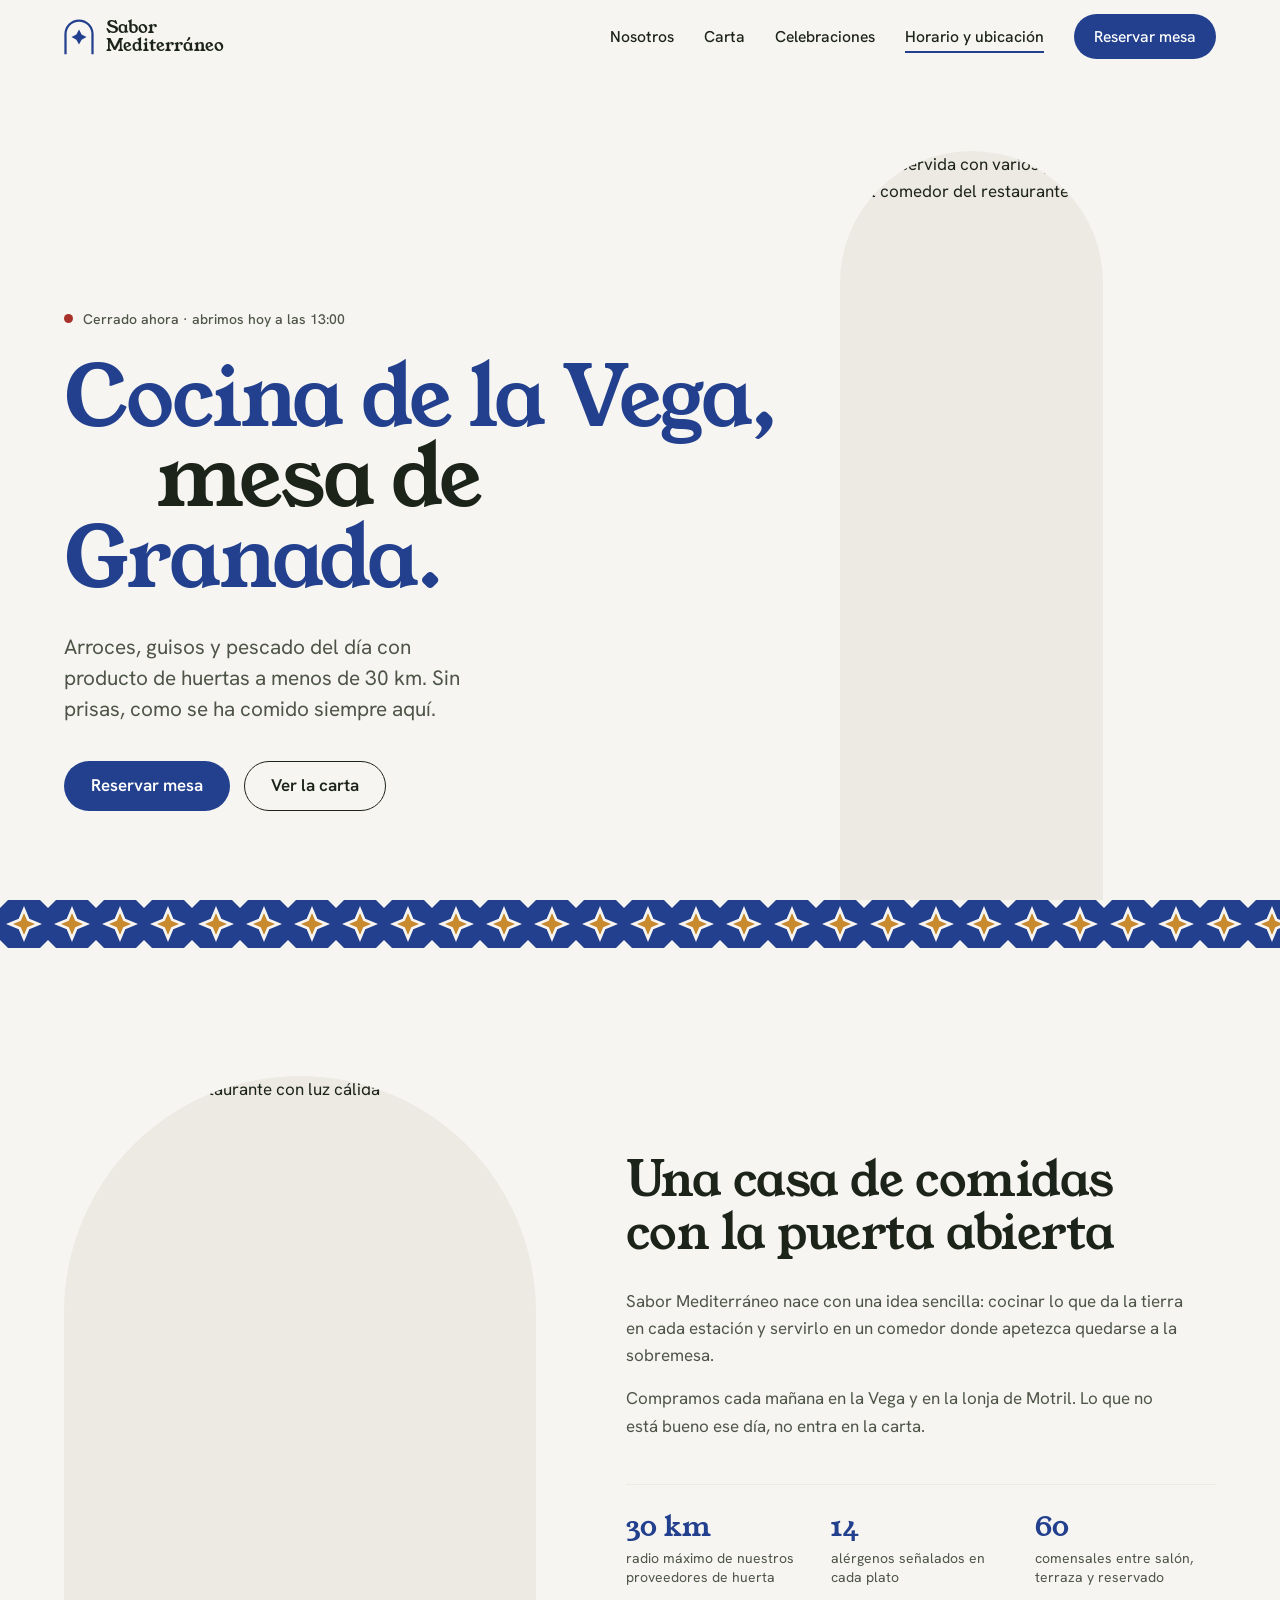
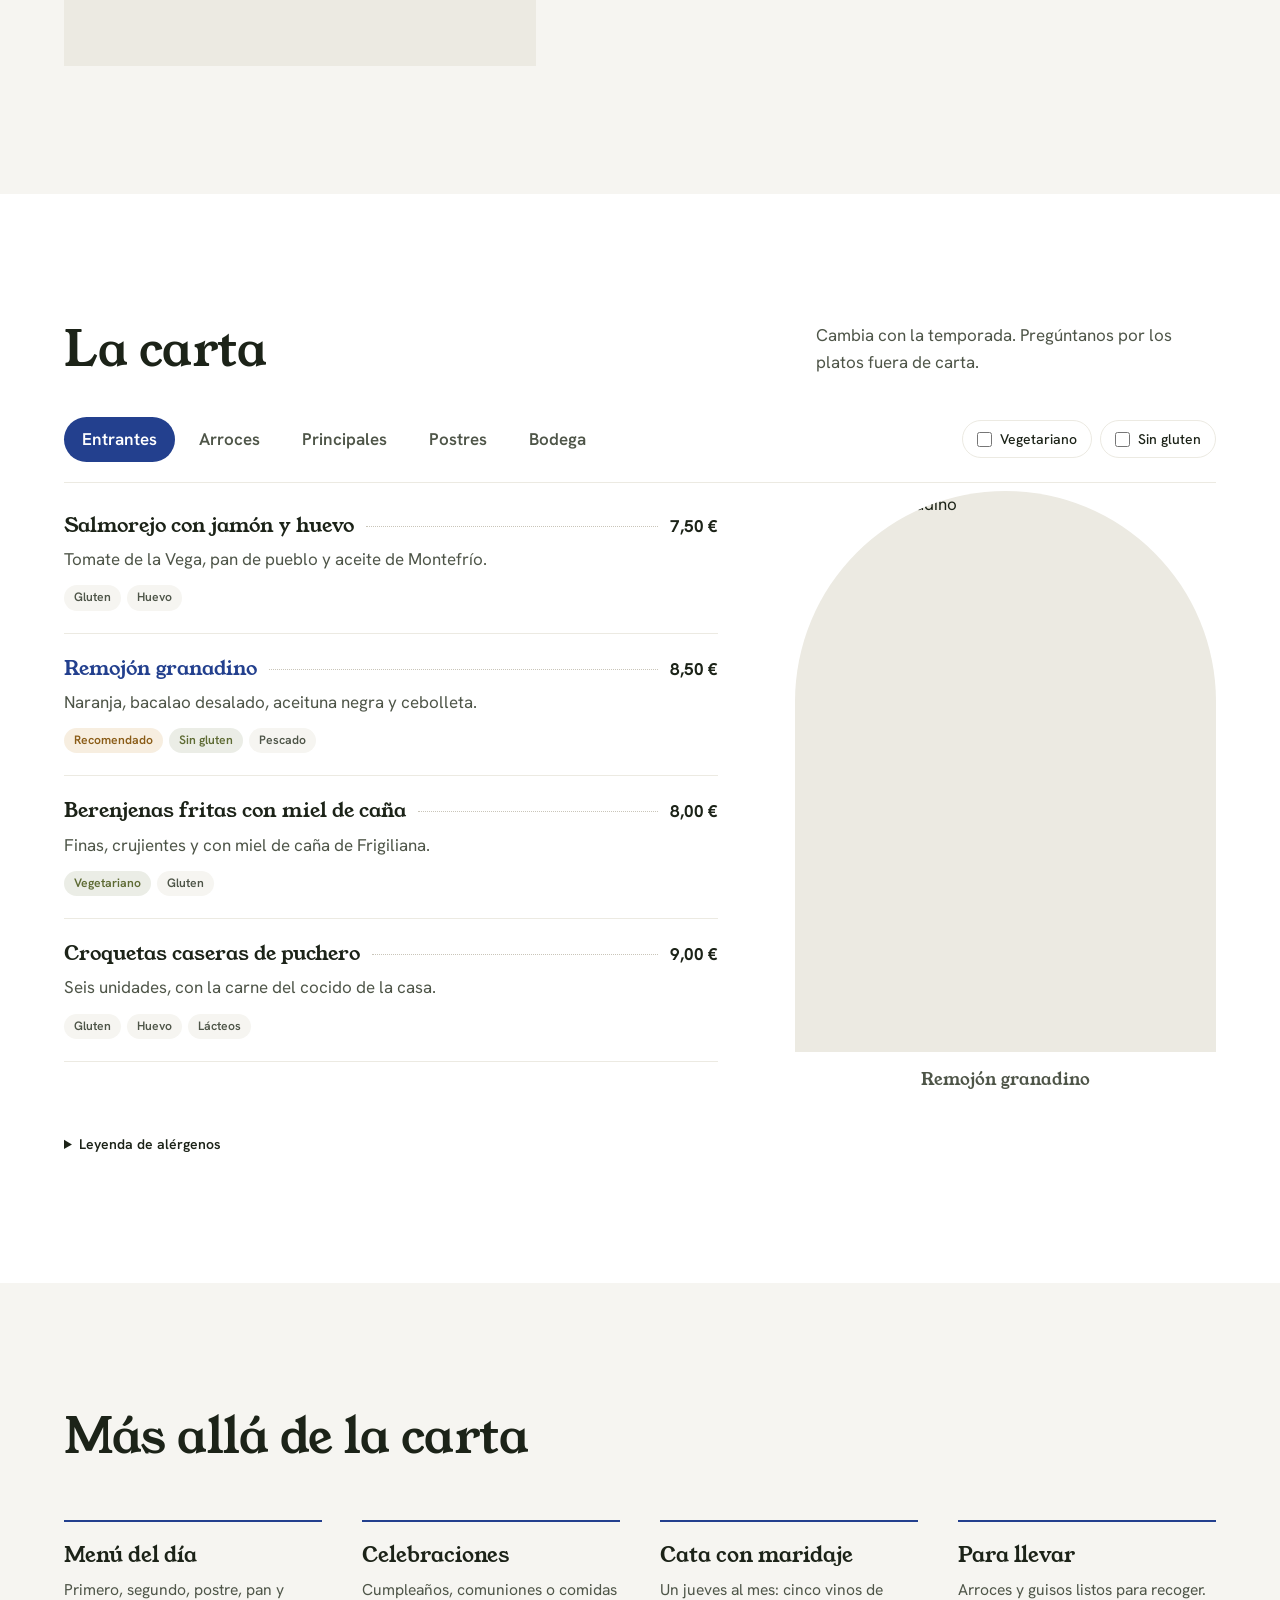
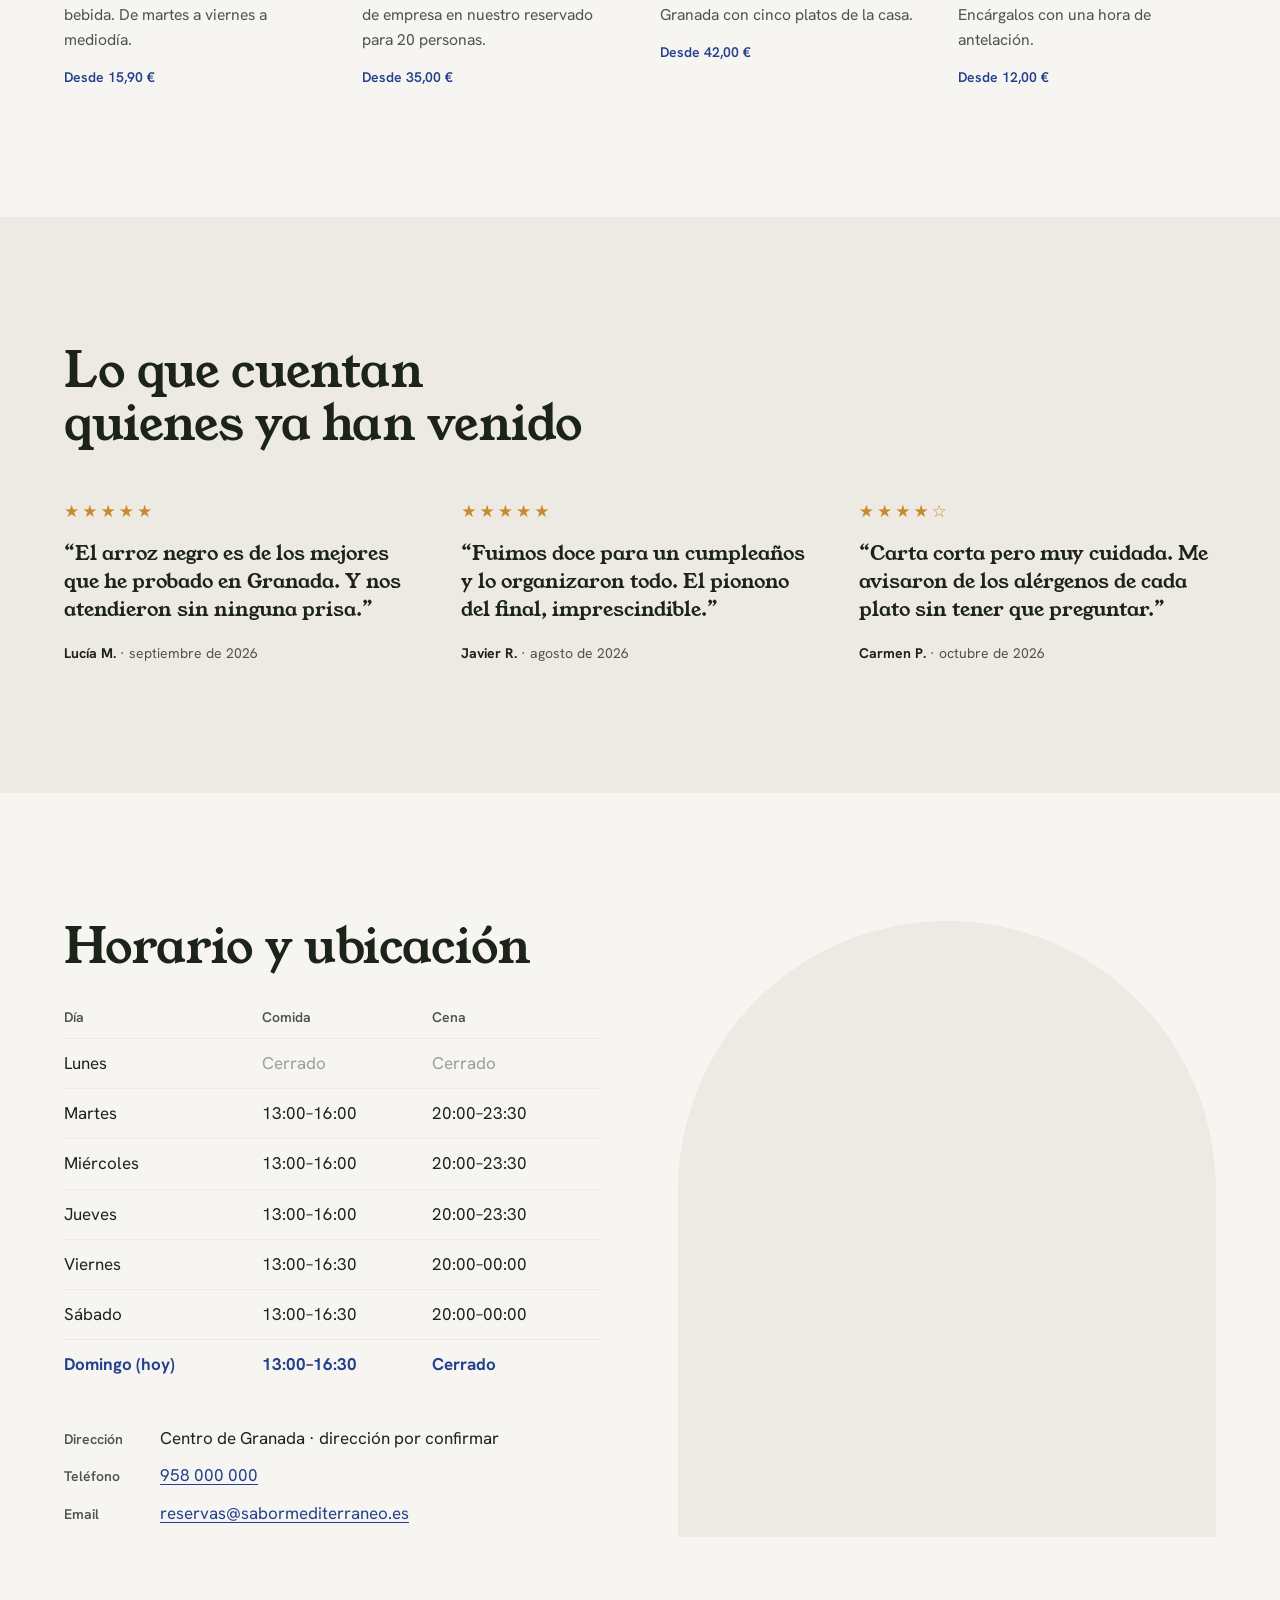
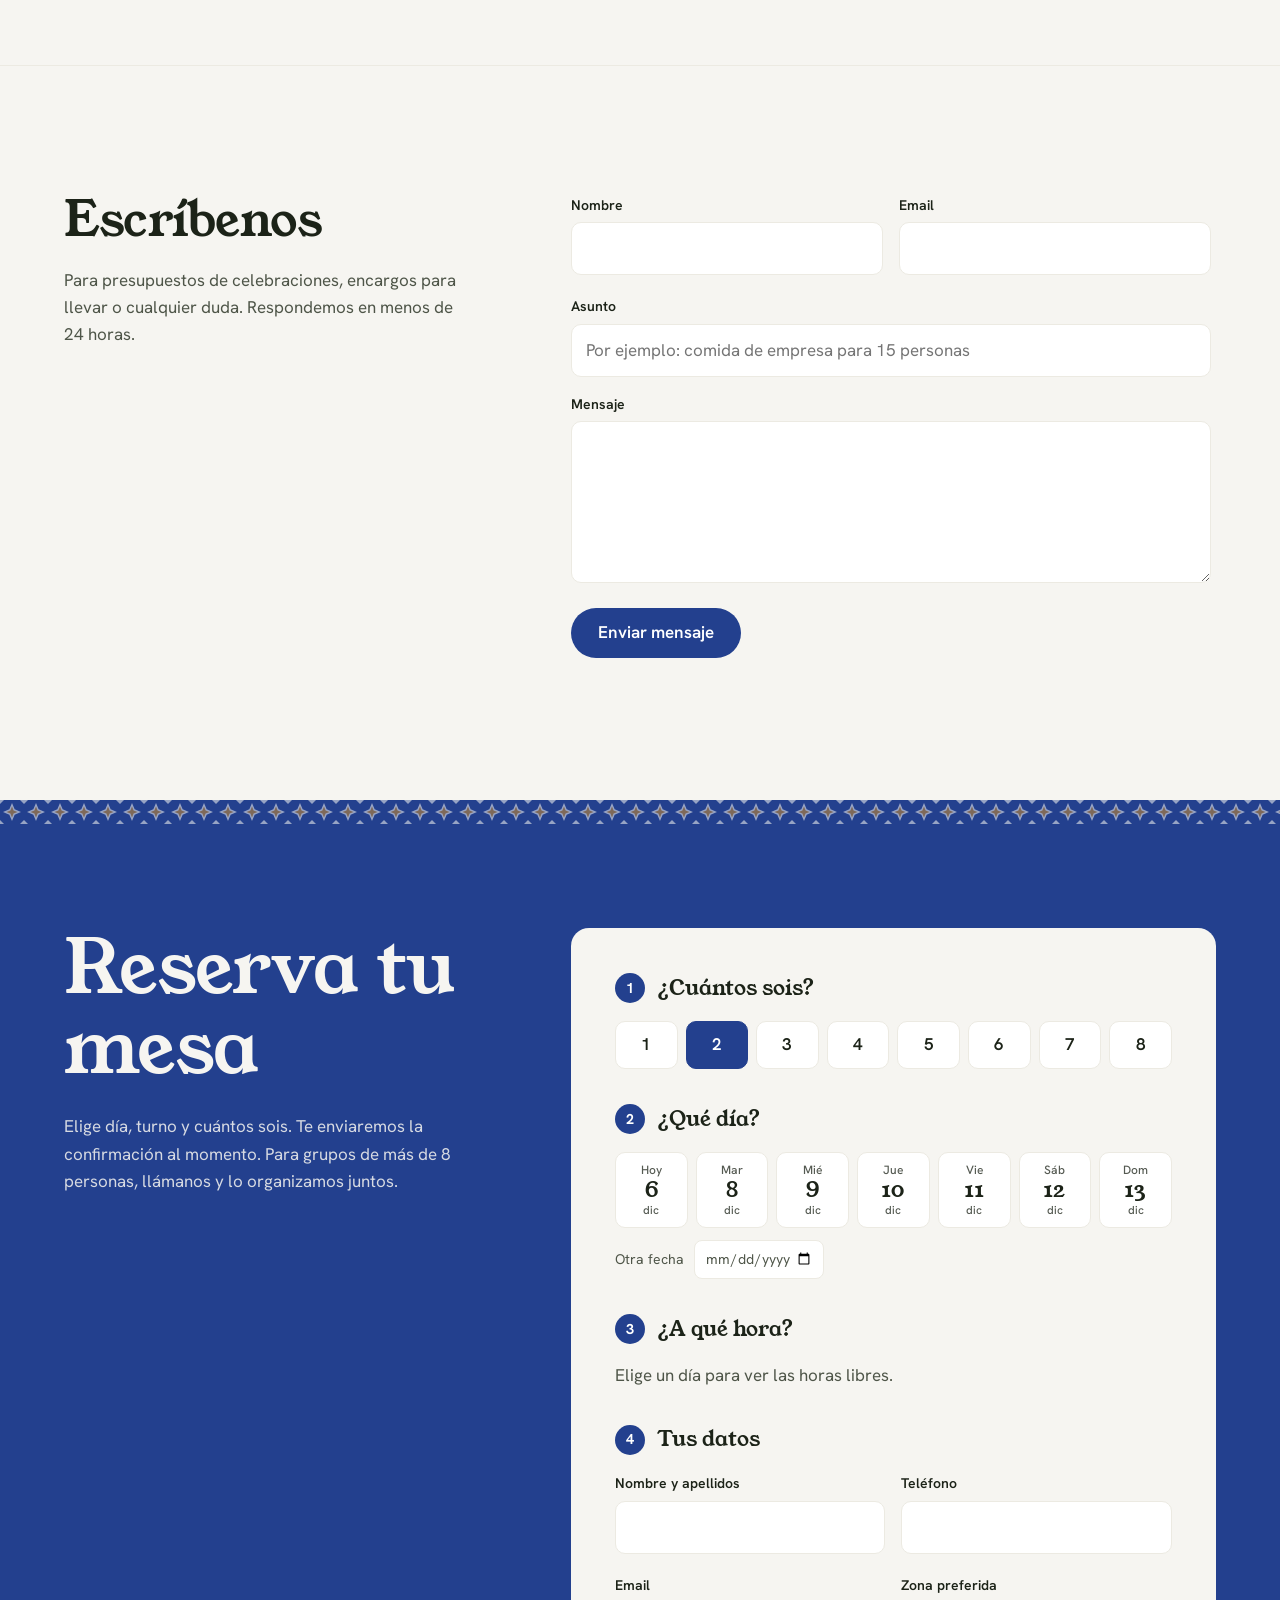
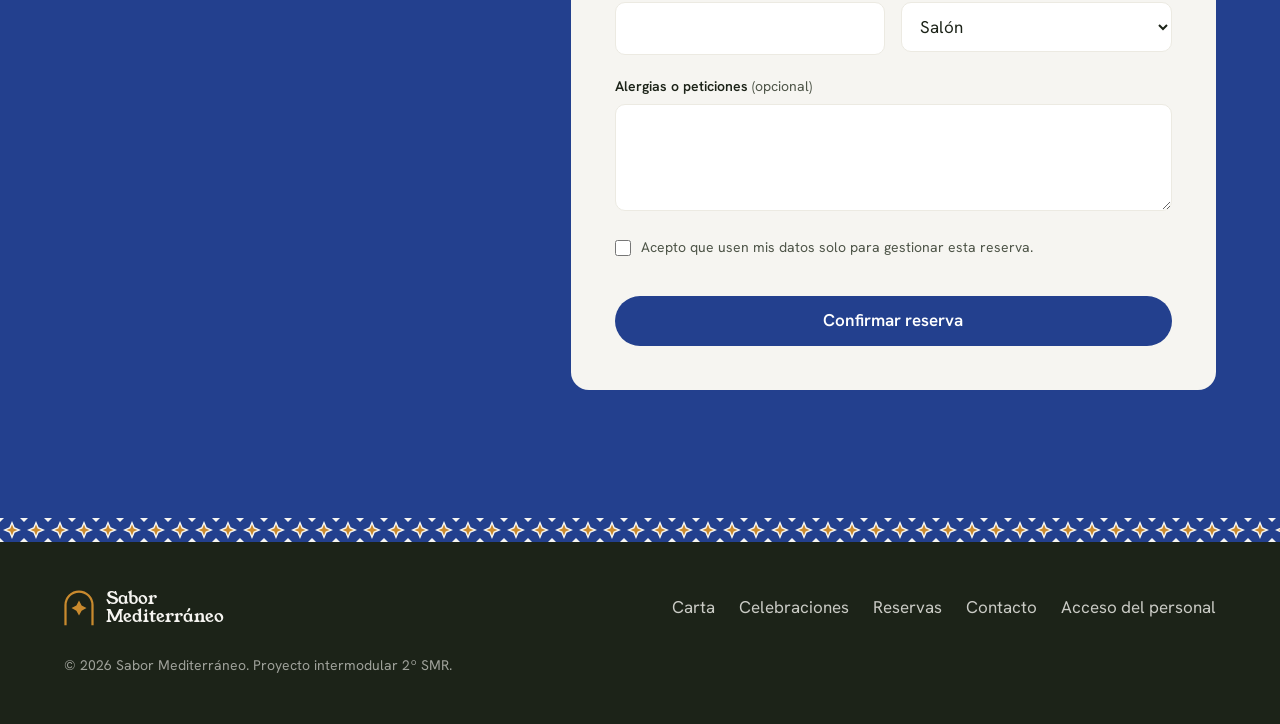
==== commit 1fe573cb: "Archivos PHP con PDO que conectan la web con la base de datos Terminado" ====
--- a/Index.html
+++ b/Index.html
@@ -169,6 +169,45 @@
                     src="https://www.openstreetmap.org/export/embed.html?bbox=-3.6075%2C37.1695%2C-3.5895%2C37.1795&amp;layer=mapnik&amp;marker=37.1745%2C-3.5985"
                     loading="lazy"></iframe>
             </div>
+        </section>
+
+        <!-- ============ CONTACTO ============ -->
+        <section class="contact section" id="contacto">
+            <div class="contact-text">
+                <h2>Escríbenos</h2>
+                <p>
+                    Para presupuestos de celebraciones, encargos para llevar o
+                    cualquier duda. Respondemos en menos de 24 horas.
+                </p>
+            </div>
+
+            <form class="contact-form" id="contact-form" novalidate>
+                <div class="field-row">
+                    <div class="field">
+                        <label for="c-nombre">Nombre</label>
+                        <input type="text" id="c-nombre" autocomplete="name" required>
+                        <p class="field-error"></p>
+                    </div>
+                    <div class="field">
+                        <label for="c-email">Email</label>
+                        <input type="email" id="c-email" autocomplete="email" required>
+                        <p class="field-error"></p>
+                    </div>
+                </div>
+                <div class="field">
+                    <label for="c-asunto">Asunto</label>
+                    <input type="text" id="c-asunto" maxlength="120" required placeholder="Por ejemplo: comida de empresa para 15 personas">
+                    <p class="field-error"></p>
+                </div>
+                <div class="field">
+                    <label for="c-mensaje">Mensaje</label>
+                    <textarea id="c-mensaje" rows="5" maxlength="2000" required></textarea>
+                    <p class="field-error"></p>
+                </div>
+                <div class="hp" aria-hidden="true"><label for="c-web">No rellenar</label><input type="text" id="c-web" tabindex="-1" autocomplete="off"></div>
+                <button type="submit" class="btn btn-primary">Enviar mensaje</button>
+                <p class="contact-status" id="contact-status" role="status"></p>
+            </form>
         </section>
 
         <!-- ============ RESERVAS ============ -->
@@ -233,6 +272,7 @@
                             <label for="comentarios">Alergias o peticiones <span class="optional">(opcional)</span></label>
                             <textarea id="comentarios" name="comentarios" rows="3" maxlength="500"></textarea>
                         </div>
+                        <div class="hp" aria-hidden="true"><label for="web">No rellenar</label><input type="text" id="web" tabindex="-1" autocomplete="off"></div>
                         <label class="consent">
                             <input type="checkbox" id="privacidad" required>
                             Acepto que usen mis datos solo para gestionar esta reserva.
@@ -271,7 +311,8 @@
                 <a href="#carta">Carta</a>
                 <a href="#servicios">Celebraciones</a>
                 <a href="#reservas">Reservas</a>
-                <a href="#visitanos">Contacto</a>
+                <a href="#contacto">Contacto</a>
+                <a href="admin/login.php">Acceso del personal</a>
             </nav>
             <p class="footer-copy">© <span id="year"></span> Sabor Mediterráneo. Proyecto intermodular 2º SMR.</p>
         </div>
--- a/style.css
+++ b/style.css
@@ -308,6 +308,19 @@
 .visit-map { border-radius: var(--arch); overflow: hidden; min-height: 420px; background: var(--cal-2); }
 .visit-map iframe { width: 100%; height: 100%; min-height: 420px; border: 0; filter: grayscale(.4) contrast(1.05); }
 
+
+/* ---------- 10b. Contacto ---------- */
+.contact { display: grid; grid-template-columns: .8fr 1.2fr; gap: clamp(40px, 6vw, 96px); align-items: start; border-top: 1px solid var(--cal-2); }
+.contact-text h2 { margin-bottom: 20px; }
+.contact-text p { color: var(--tinta-2); max-width: 40ch; }
+.contact-form { max-width: 640px; }
+.contact-status { margin-top: 14px; font-weight: 600; }
+.contact-status.is-ok { color: #2F6B3A; }
+.contact-status.is-error { color: var(--error); }
+
+/* Campo trampa para bots: invisible para personas */
+.hp { position: absolute; left: -9999px; width: 1px; height: 1px; overflow: hidden; }
+
 /* ---------- 11. Reservas ---------- */
 .booking {
     background: var(--anil); color: var(--cal);
@@ -372,7 +385,7 @@
 }
 .field input:focus, .field select:focus, .field textarea:focus { outline: none; border-color: var(--anil); }
 .field textarea { resize: vertical; }
-.field.invalid input { border-color: var(--error); }
+.field.invalid input, .field.invalid textarea { border-color: var(--error); }
 .field-error { color: var(--error); font-size: .82rem; margin-top: 4px; min-height: 0; }
 
 .consent { display: flex; gap: 10px; align-items: flex-start; font-size: var(--t-sm); color: var(--tinta-2); cursor: pointer; }
@@ -432,7 +445,7 @@
     .hero-text { padding-bottom: 0; }
     .hero-arch { min-height: 0; aspect-ratio: 4 / 4.4; }
 
-    .about, .visit { grid-template-columns: 1fr; }
+    .about, .visit, .contact { grid-template-columns: 1fr; }
     .about-arch { max-width: 420px; }
 
     .menu-body { grid-template-columns: 1fr; }
